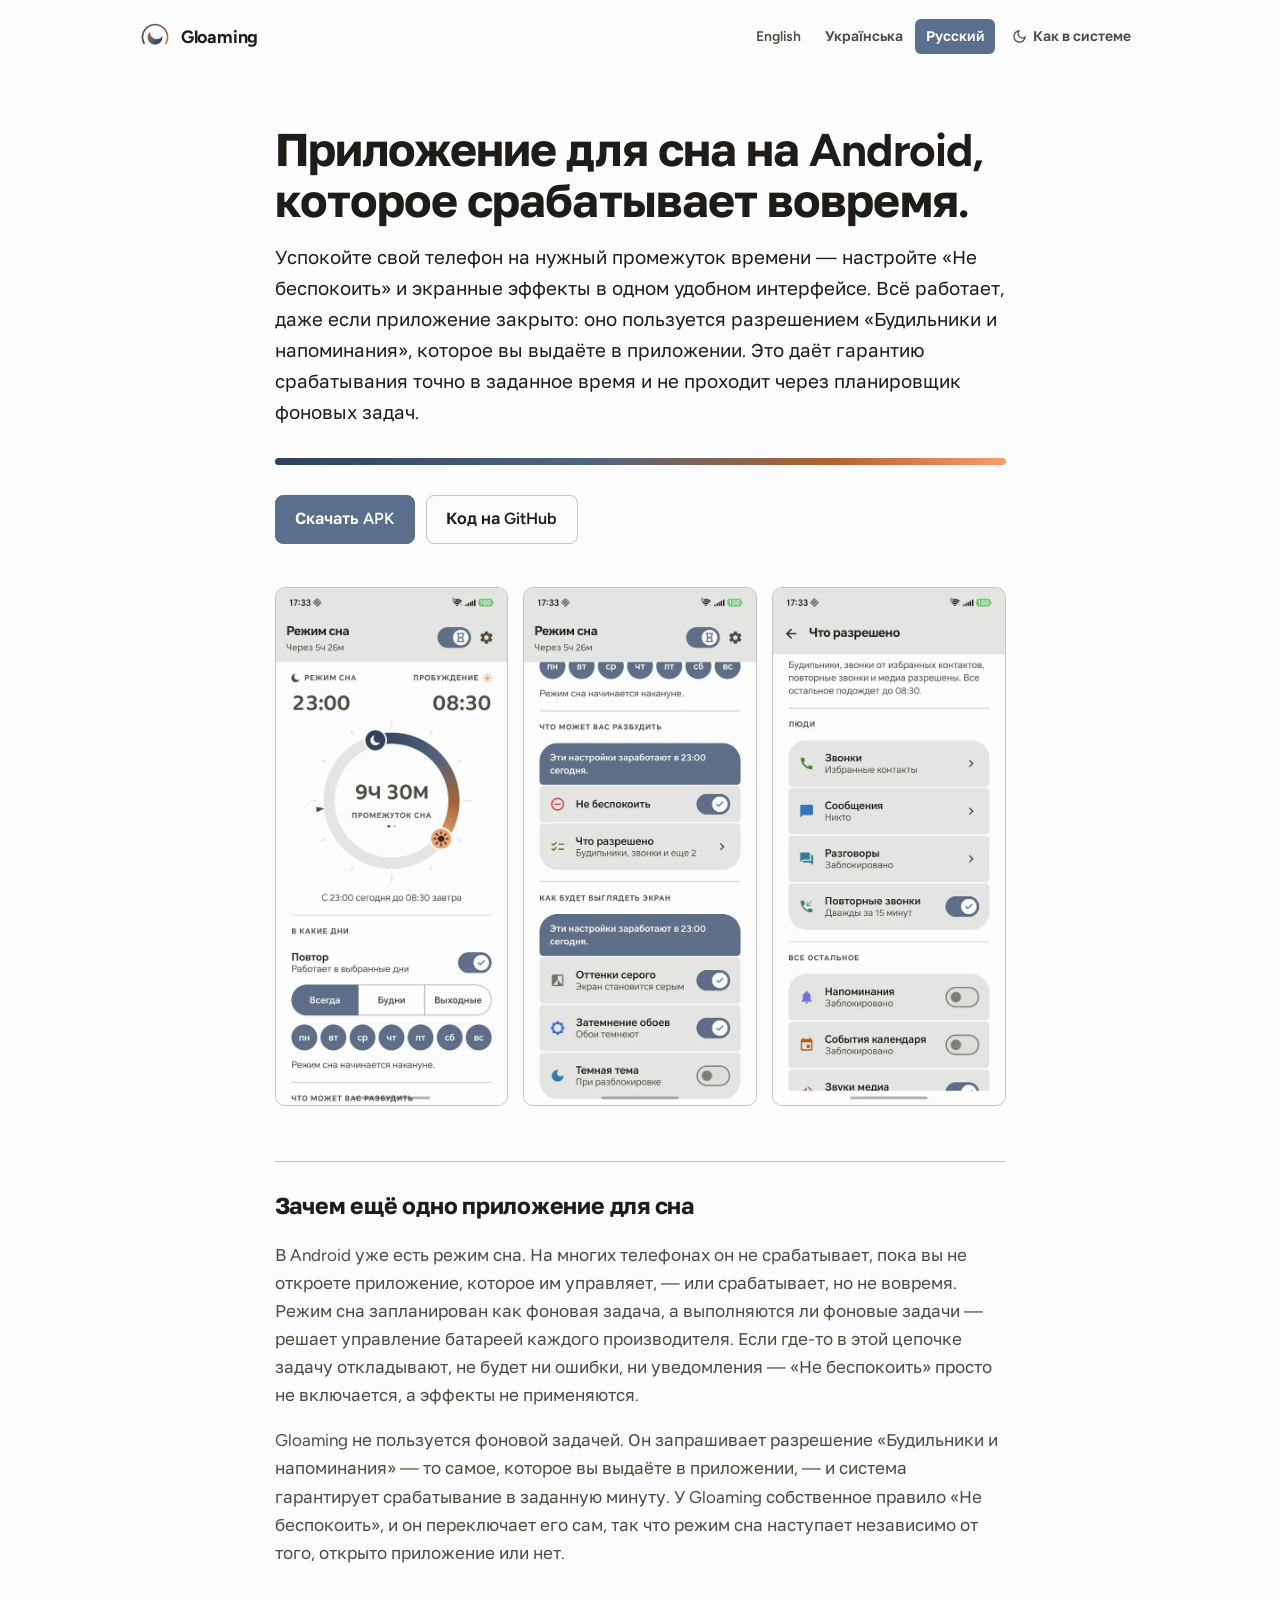
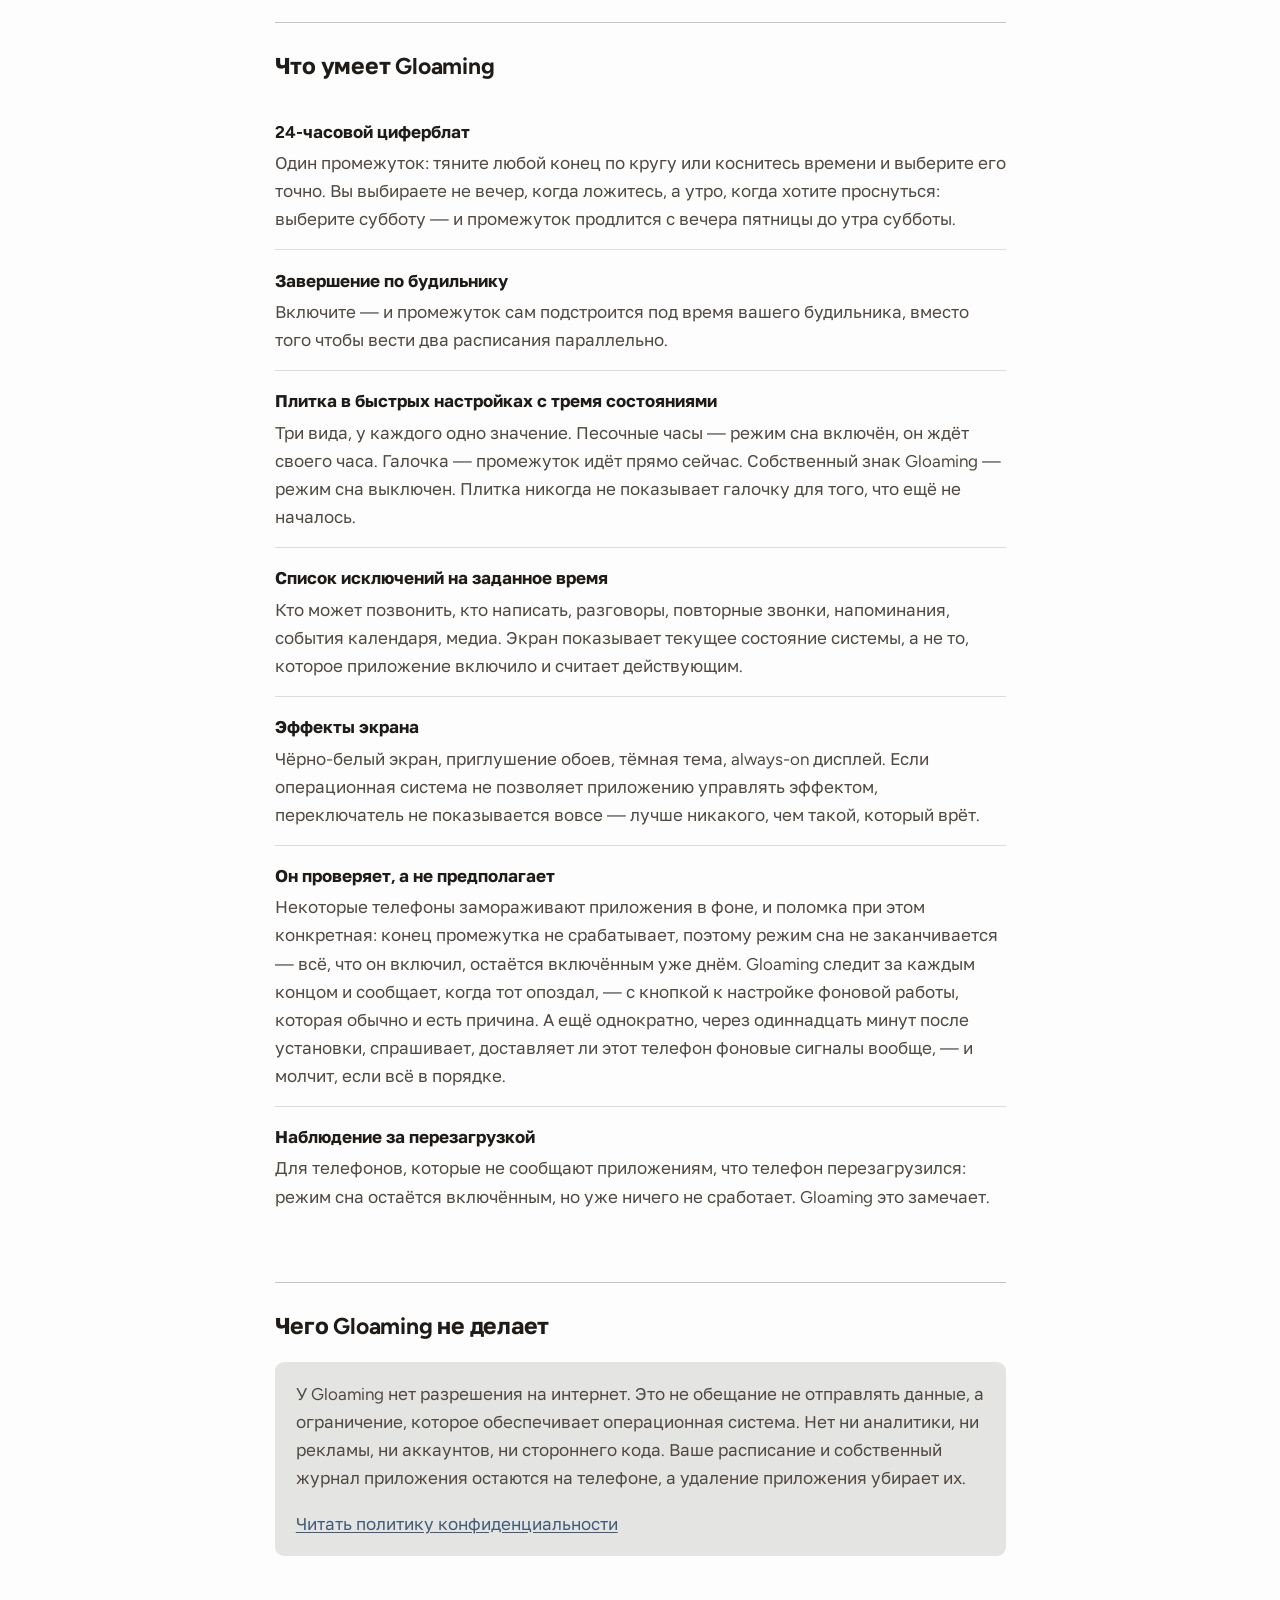
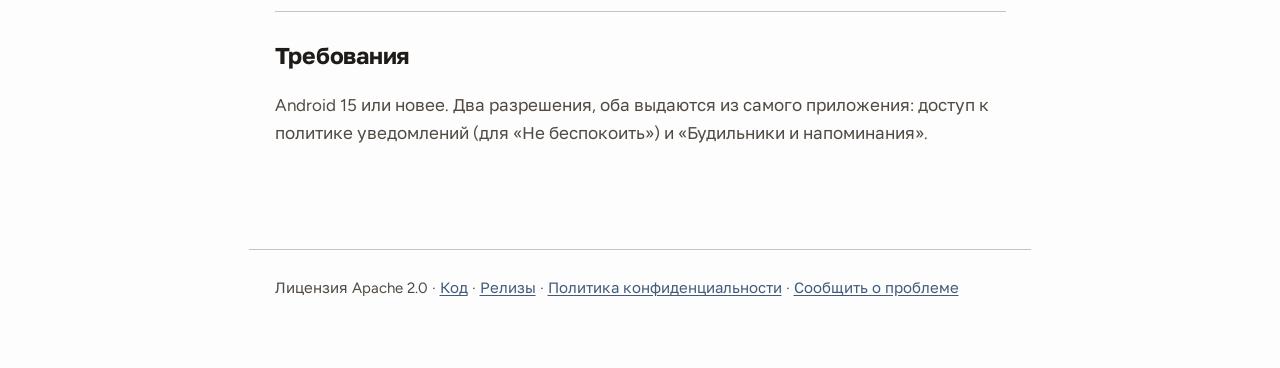
==== docs/ru/index.html @ b7828cb6 "Shoot the screenshots properly: three languages, two themes, one evening The site showed the same fi" ====
<!doctype html>
<html lang="ru">
<head>
<meta charset="utf-8">
<meta name="viewport" content="width=device-width, initial-scale=1">
<title>Gloaming · Приложение для сна на Android, которое срабатывает вовремя.</title>
<meta name="description" content="Приложение для сна на Android, которое срабатывает вовремя.">
<link rel="icon" href="../icon.png">
<link rel="preconnect" href="https://fonts.googleapis.com"><link rel="preconnect" href="https://fonts.gstatic.com" crossorigin><link rel="stylesheet" href="https://fonts.googleapis.com/css2?family=Figtree:wght@400;600;700&family=Golos+Text:wght@400;600;700&display=swap">
<link rel="stylesheet" href="../gloaming.css">
<script>(function(){try{var v=localStorage.getItem('gloaming-theme');if(v&&v!=='system')document.documentElement.setAttribute('data-theme',v);}catch(e){}})();</script>
</head>
<body>
<header class="bar">
  <a class="brand" href="index.html"><img src="../icon.png" alt="">Gloaming</a>
  <div class="bar-end">
    <nav class="langs" aria-label="Language"><a href="../index.html"><span class="lg">English</span><span class="sm">EN</span></a><a href="../uk/index.html"><span class="lg">Українська</span><span class="sm">UA</span></a><a href="../ru/index.html" aria-current="page"><span class="lg">Русский</span><span class="sm">RU</span></a></nav>
    <button class="theme" type="button"
      data-name-system="Как в системе" data-name-dawn="Светлая" data-name-dusk="Тёмная"
      data-label-system="Как в системе" data-label-dawn="Светлая" data-label-dusk="Тёмная"
      aria-label="Как в системе">
      <svg viewBox="0 0 24 24" fill="none" stroke="currentColor" stroke-width="2" aria-hidden="true">
        <path d="M21 12.8A9 9 0 1 1 11.2 3a7 7 0 0 0 9.8 9.8Z"/>
      </svg><span class="theme-name">Как в системе</span>
    </button>
  </div>
</header>
<main>
  <div class="hero">
    <h1>Приложение для сна на Android, которое срабатывает вовремя.</h1>
    <p class="lead">Успокойте свой телефон на нужный промежуток времени — настройте «Не беспокоить» и экранные эффекты в одном удобном интерфейсе. Всё работает, даже если приложение закрыто: оно пользуется разрешением «Будильники и напоминания», которое вы выдаёте в приложении. Это даёт гарантию срабатывания точно в заданное время и не проходит через планировщик фоновых задач.</p>
    <div class="sweep"></div>
    <div class="cta">
      <a class="btn" href="https://github.com/jemcik/Gloaming/releases">Скачать APK</a>
      <a class="btn ghost" href="https://github.com/jemcik/Gloaming">Код на GitHub</a>
    </div>
  </div>

  <div class="shots">
    <button class="shot light" type="button" data-full="../screenshots/ru/light/home.png" aria-label="Главный экран посреди промежутка"><img src="../screenshots/web/ru/light/home.webp" alt="Главный экран посреди промежутка" loading="lazy"></button>
    <button class="shot dark" type="button" data-full="../screenshots/ru/dark/home.png" aria-label="Главный экран посреди промежутка"><img src="../screenshots/web/ru/dark/home.webp" alt="Главный экран посреди промежутка" loading="lazy"></button>
    <button class="shot light" type="button" data-full="../screenshots/ru/light/effects.png" aria-label="Как выглядит экран во время промежутка"><img src="../screenshots/web/ru/light/effects.webp" alt="Как выглядит экран во время промежутка" loading="lazy"></button>
    <button class="shot dark" type="button" data-full="../screenshots/ru/dark/effects.png" aria-label="Как выглядит экран во время промежутка"><img src="../screenshots/web/ru/dark/effects.webp" alt="Как выглядит экран во время промежутка" loading="lazy"></button>
    <button class="shot light" type="button" data-full="../screenshots/ru/light/allowed.png" aria-label="Что разрешено прерывать"><img src="../screenshots/web/ru/light/allowed.webp" alt="Что разрешено прерывать" loading="lazy"></button>
    <button class="shot dark" type="button" data-full="../screenshots/ru/dark/allowed.png" aria-label="Что разрешено прерывать"><img src="../screenshots/web/ru/dark/allowed.webp" alt="Что разрешено прерывать" loading="lazy"></button>
  </div>

  <section>
    <h2>Зачем ещё одно приложение для сна</h2>
    <p>В Android уже есть режим сна. На многих телефонах он не срабатывает, пока вы не откроете приложение, которое им управляет, — или срабатывает, но не вовремя. Режим сна запланирован как фоновая задача, а выполняются ли фоновые задачи — решает управление батареей каждого производителя. Если где-то в этой цепочке задачу откладывают, не будет ни ошибки, ни уведомления — «Не беспокоить» просто не включается, а эффекты не применяются.</p>
    <p>Gloaming не пользуется фоновой задачей. Он запрашивает разрешение «Будильники и напоминания» — то самое, которое вы выдаёте в приложении, — и система гарантирует срабатывание в заданную минуту. У Gloaming собственное правило «Не беспокоить», и он переключает его сам, так что режим сна наступает независимо от того, открыто приложение или нет.</p>
  </section>

  <section>
    <h2>Что умеет Gloaming</h2>
    <div class="feats">
    <div class="feat"><h3>24-часовой циферблат</h3><p>Один промежуток: тяните любой конец по кругу или коснитесь времени и выберите его точно. Вы выбираете не вечер, когда ложитесь, а утро, когда хотите проснуться: выберите субботу — и промежуток продлится с вечера пятницы до утра субботы.</p></div>
    <div class="feat"><h3>Завершение по будильнику</h3><p>Включите — и промежуток сам подстроится под время вашего будильника, вместо того чтобы вести два расписания параллельно.</p></div>
    <div class="feat"><h3>Плитка в быстрых настройках с тремя состояниями</h3><p>Три вида, у каждого одно значение. Песочные часы — режим сна включён, он ждёт своего часа. Галочка — промежуток идёт прямо сейчас. Собственный знак Gloaming — режим сна выключен. Плитка никогда не показывает галочку для того, что ещё не началось.</p></div>
    <div class="feat"><h3>Список исключений на заданное время</h3><p>Кто может позвонить, кто написать, разговоры, повторные звонки, напоминания, события календаря, медиа. Экран показывает текущее состояние системы, а не то, которое приложение включило и считает действующим.</p></div>
    <div class="feat"><h3>Эффекты экрана</h3><p>Чёрно-белый экран, приглушение обоев, тёмная тема, always-on дисплей. Если операционная система не позволяет приложению управлять эффектом, переключатель не показывается вовсе — лучше никакого, чем такой, который врёт.</p></div>
    <div class="feat"><h3>Он проверяет, а не предполагает</h3><p>Некоторые телефоны замораживают приложения в фоне, и поломка при этом конкретная: конец промежутка не срабатывает, поэтому режим сна не заканчивается — всё, что он включил, остаётся включённым уже днём. Gloaming следит за каждым концом и сообщает, когда тот опоздал, — с кнопкой к настройке фоновой работы, которая обычно и есть причина. А ещё однократно, через одиннадцать минут после установки, спрашивает, доставляет ли этот телефон фоновые сигналы вообще, — и молчит, если всё в порядке.</p></div>
    <div class="feat"><h3>Наблюдение за перезагрузкой</h3><p>Для телефонов, которые не сообщают приложениям, что телефон перезагрузился: режим сна остаётся включённым, но уже ничего не сработает. Gloaming это замечает.</p></div>
    </div>
  </section>

  <section>
    <h2>Чего Gloaming не делает</h2>
    <div class="note"><p>У Gloaming нет разрешения на интернет. Это не обещание не отправлять данные, а ограничение, которое обеспечивает операционная система. Нет ни аналитики, ни рекламы, ни аккаунтов, ни стороннего кода. Ваше расписание и собственный журнал приложения остаются на телефоне, а удаление приложения убирает их.</p>
    <p><a href="privacy-policy.html">Читать политику конфиденциальности</a></p></div>
  </section>

  <section>
    <h2>Требования</h2>
    <p>Android 15 или новее. Два разрешения, оба выдаются из самого приложения: доступ к политике уведомлений (для «Не беспокоить») и «Будильники и напоминания».</p>
  </section>
</main>

<footer>
  Лицензия Apache 2.0 · <a href="https://github.com/jemcik/Gloaming">Код</a> ·
  <a href="https://github.com/jemcik/Gloaming/releases">Релизы</a> ·
  <a href="privacy-policy.html">Политика конфиденциальности</a> ·
  <a href="https://github.com/jemcik/Gloaming/issues">Сообщить о проблеме</a>
</footer>
<div class="viewer" hidden role="dialog" aria-modal="true"><img alt=""></div>
<script src="../gloaming.js"></script>
</body>
</html>
---- docs/gloaming.css ----
/* Generated by tools/build_site.py - edit there, not here. */

:root {
  /* Dawn, from Theme.kt */
  --surface: #FDFDFD;
  --raise:   #E4E5E2;
  --veil:    #DCDEDA;
  --line:    #C5C4BD;
  --outline: #ACACA5;
  --ink:     #1E1B18;
  --ink-mid: #514A43;
  --state:   #435B7A;
  --fill:    #596F8B;
  --on-fill: #FFFFFF;

  /* Arc - the dial's sweep, night to dawn */
  --night: #2F4260;
  --dusk:  #4E6480;
  --ember: #B2622D;
  --dawn:  #F6A06B;

  --body: "Figtree", "Golos Text", -apple-system, BlinkMacSystemFont, "Segoe UI", sans-serif;
  --wrap: 46rem;
}

@media (prefers-color-scheme: dark) {
  :root:not([data-theme="dawn"]) {
    --surface: #20242A;
    --raise:   #2F353D;
    --veil:    #383E46;
    --line:    #49505A;
    --outline: #61666E;
    --ink:     #EAEBED;
    --ink-mid: #C7CDD7;
    --state:   #B0C3E0;
    --fill:    #566479;
    --on-fill: #DDE9FF;
  }
}

:root[data-theme="dusk"] {
  --surface: #20242A;
  --raise:   #2F353D;
  --veil:    #383E46;
  --line:    #49505A;
  --outline: #61666E;
  --ink:     #EAEBED;
  --ink-mid: #C7CDD7;
  --state:   #B0C3E0;
  --fill:    #566479;
  --on-fill: #DDE9FF;
}

* { box-sizing: border-box; }

/* The base size goes on the ROOT, not on body. Every other size here is in rem,
   and rem resolves against the root - so with 17px on body and 16px still on
   html, `h3 { font-size: 1rem }` meant "the same as body" and rendered 16px
   against body's 17px: a feature title SMALLER than its own paragraph. */
html { scroll-behavior: smooth; font-size: 17px; }
@media (prefers-reduced-motion: reduce) {
  html { scroll-behavior: auto; }
  * { animation: none !important; transition: none !important; }
}

body {
  margin: 0;
  background: var(--surface);
  color: var(--ink);
  font-family: var(--body);
  line-height: 1.65;
  -webkit-font-smoothing: antialiased;
}

/* ── chrome ── */

.bar {
  display: flex; align-items: center; gap: 1rem;
  max-width: 62rem; margin: 0 auto; padding: 1.1rem 1.5rem;
}
.brand {
  display: flex; align-items: center; gap: .6rem;
  font-weight: 700; font-size: 1.05rem; letter-spacing: -.01em;
  color: var(--ink); text-decoration: none;
}
.brand img { width: 32px; height: 32px; }
.bar-end { margin-left: auto; display: flex; align-items: center; gap: .4rem; }

.langs { display: flex; gap: .15rem; }
.langs a, .theme {
  font: inherit; font-size: .82rem; font-weight: 600;
  color: var(--ink-mid); background: none; border: 1px solid transparent;
  border-radius: 6px; padding: .3rem .55rem; text-decoration: none; cursor: pointer;
}
.langs a:hover, .theme:hover { color: var(--ink); border-color: var(--line); }
.langs a[aria-current="page"] { color: var(--on-fill); background: var(--fill); }
.langs a:focus-visible, .theme:focus-visible {
  outline: 2px solid var(--state); outline-offset: 2px;
}
.theme { display: inline-flex; align-items: center; gap: .35rem; }
.theme svg { width: 15px; height: 15px; }

/* The switcher says the language's OWN NAME where there is room, and falls back
   to a code where there is not - measured at 375px, where "English Українська
   Русский" clipped and pushed the theme button off the screen entirely. The
   theme button loses its word at the same breakpoint for the same reason:
   «Як у системі» is wider than all three languages together. */
.sm { display: none; }
@media (max-width: 34rem) {
  .lg { display: none; }
  .sm { display: inline; }
  .theme .theme-name { display: none; }
}

/* ── layout ── */

main { max-width: var(--wrap); margin: 0 auto; padding: 1.5rem 1.5rem 5rem; }
section { margin-top: 3.25rem; }

h1 {
  font-size: clamp(2rem, 6vw, 2.7rem); font-weight: 700;
  line-height: 1.12; letter-spacing: -.02em; margin: 0;
  text-wrap: balance;
}
h2 {
  font-size: 1.35rem; font-weight: 700; letter-spacing: -.01em;
  margin: 0 0 .9rem; padding-top: 1.5rem; border-top: 1px solid var(--line);
  text-wrap: balance;
}
h3 { font-size: 1rem; font-weight: 700; margin: 0 0 .2rem; }
p { margin: 0 0 1rem; color: var(--ink-mid); }
.lead { font-size: 1.1rem; color: var(--ink); margin-top: 1rem; }
strong { color: var(--ink); font-weight: 600; }
a { color: var(--state); text-underline-offset: 2px; }

/* ── hero ── */

.hero { padding-top: 1.5rem; }
.sweep {
  height: 7px; border-radius: 4px; margin: 1.75rem 0 0;
  background: linear-gradient(90deg, var(--night) 0%, var(--dusk) 42%,
                                     var(--ember) 76%, var(--dawn) 100%);
}
.cta { display: flex; flex-wrap: wrap; gap: .65rem; margin-top: 1.75rem; }
.btn {
  display: inline-block; text-decoration: none; font-weight: 600; font-size: .95rem;
  padding: .6rem 1.15rem; border-radius: 8px;
  background: var(--fill); color: var(--on-fill); border: 1px solid var(--fill);
}
.btn.ghost { background: none; color: var(--ink); border-color: var(--line); }
.btn:focus-visible { outline: 2px solid var(--state); outline-offset: 2px; }

/* ── screenshots ── */

.shots {
  display: grid; grid-template-columns: repeat(3, 1fr); gap: .9rem;
  margin-top: 2.5rem;
}
.shot {
  padding: 0; border: 1px solid var(--line); border-radius: 10px;
  background: none; cursor: zoom-in; overflow: hidden; display: block;
}
.shot img { width: 100%; display: block; }
.shot:focus-visible { outline: 2px solid var(--state); outline-offset: 2px; }

/* One theme's shots at a time, on the same three-state rule as the colours:
   bare :root is light, the media query covers "system", the stamp wins. */
.shot.dark { display: none; }
@media (prefers-color-scheme: dark) {
  :root:not([data-theme="dawn"]) .shot.light { display: none; }
  :root:not([data-theme="dawn"]) .shot.dark { display: block; }
}
:root[data-theme="dusk"] .shot.light { display: none; }
:root[data-theme="dusk"] .shot.dark { display: block; }
:root[data-theme="dawn"] .shot.light { display: block; }
:root[data-theme="dawn"] .shot.dark { display: none; }

@media (max-width: 34rem) { .shots { grid-template-columns: repeat(2, 1fr); } }

/* ── the viewer ── */

.viewer {
  position: fixed; inset: 0; z-index: 50;
  background: rgba(0, 0, 0, .82);
  display: flex; align-items: center; justify-content: center;
  padding: 2rem 1rem; cursor: zoom-out;
}
.viewer img {
  max-width: min(92vw, 420px); max-height: 92vh;
  border-radius: 12px; box-shadow: 0 24px 60px rgba(0, 0, 0, .5);
}
.viewer[hidden] { display: none; }

/* ── feature list ── */

.feats { display: flex; flex-direction: column; gap: 0; }
.feat { padding: .95rem 0; border-bottom: 1px solid var(--veil); }
.feat:last-child { border-bottom: 0; }
.feat p { margin: 0; }

/* ── notes ── */

.note {
  background: var(--raise); border-radius: 9px; padding: 1.1rem 1.25rem;
}
.note p:last-child { margin-bottom: 0; }

ul { padding-left: 1.15rem; margin: 0 0 1rem; }
li { color: var(--ink-mid); margin-bottom: .5rem; }

code {
  font-family: ui-monospace, "SF Mono", Menlo, monospace;
  font-size: .86em; background: var(--raise); color: var(--ink);
  padding: .1em .35em; border-radius: 3px;
}

footer {
  max-width: var(--wrap); margin: 0 auto;
  padding: 1.5rem 1.5rem 4rem; border-top: 1px solid var(--line);
  font-size: .88rem; color: var(--ink-mid);
}
footer a { color: var(--state); }
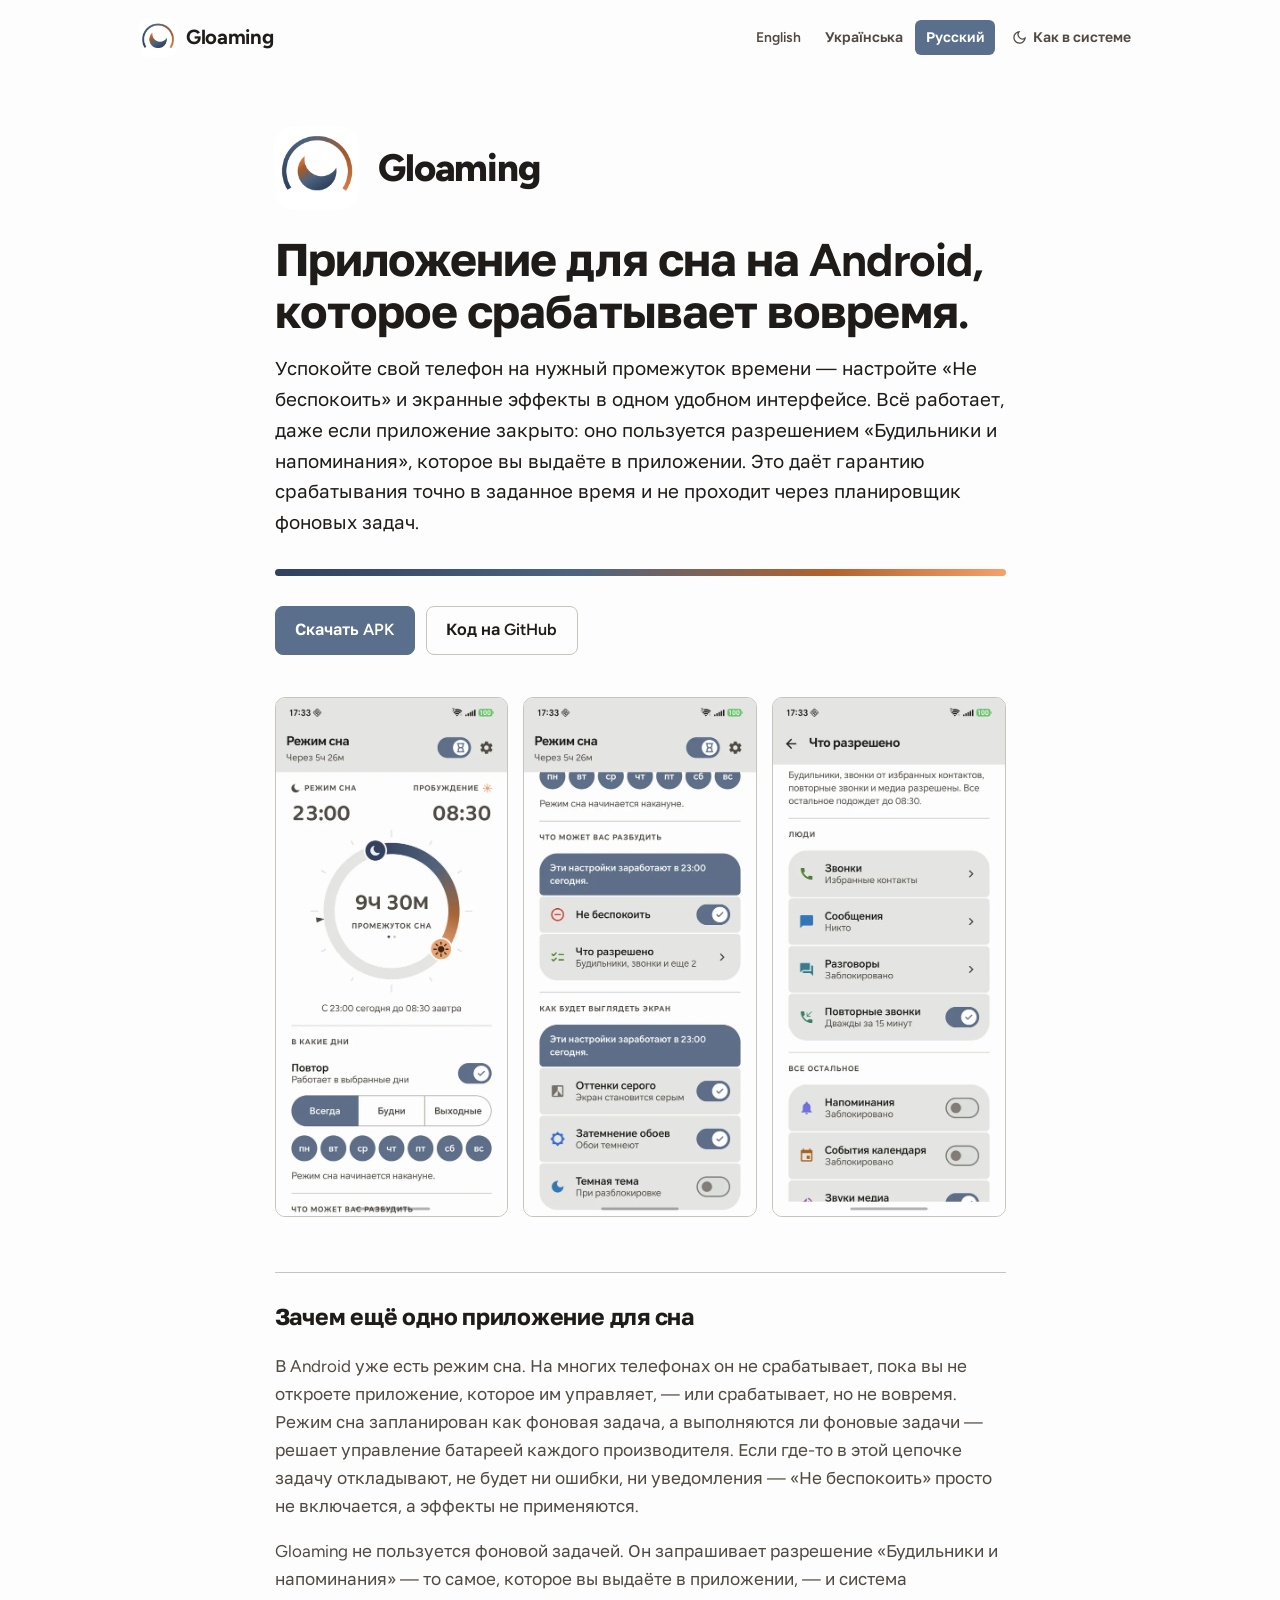
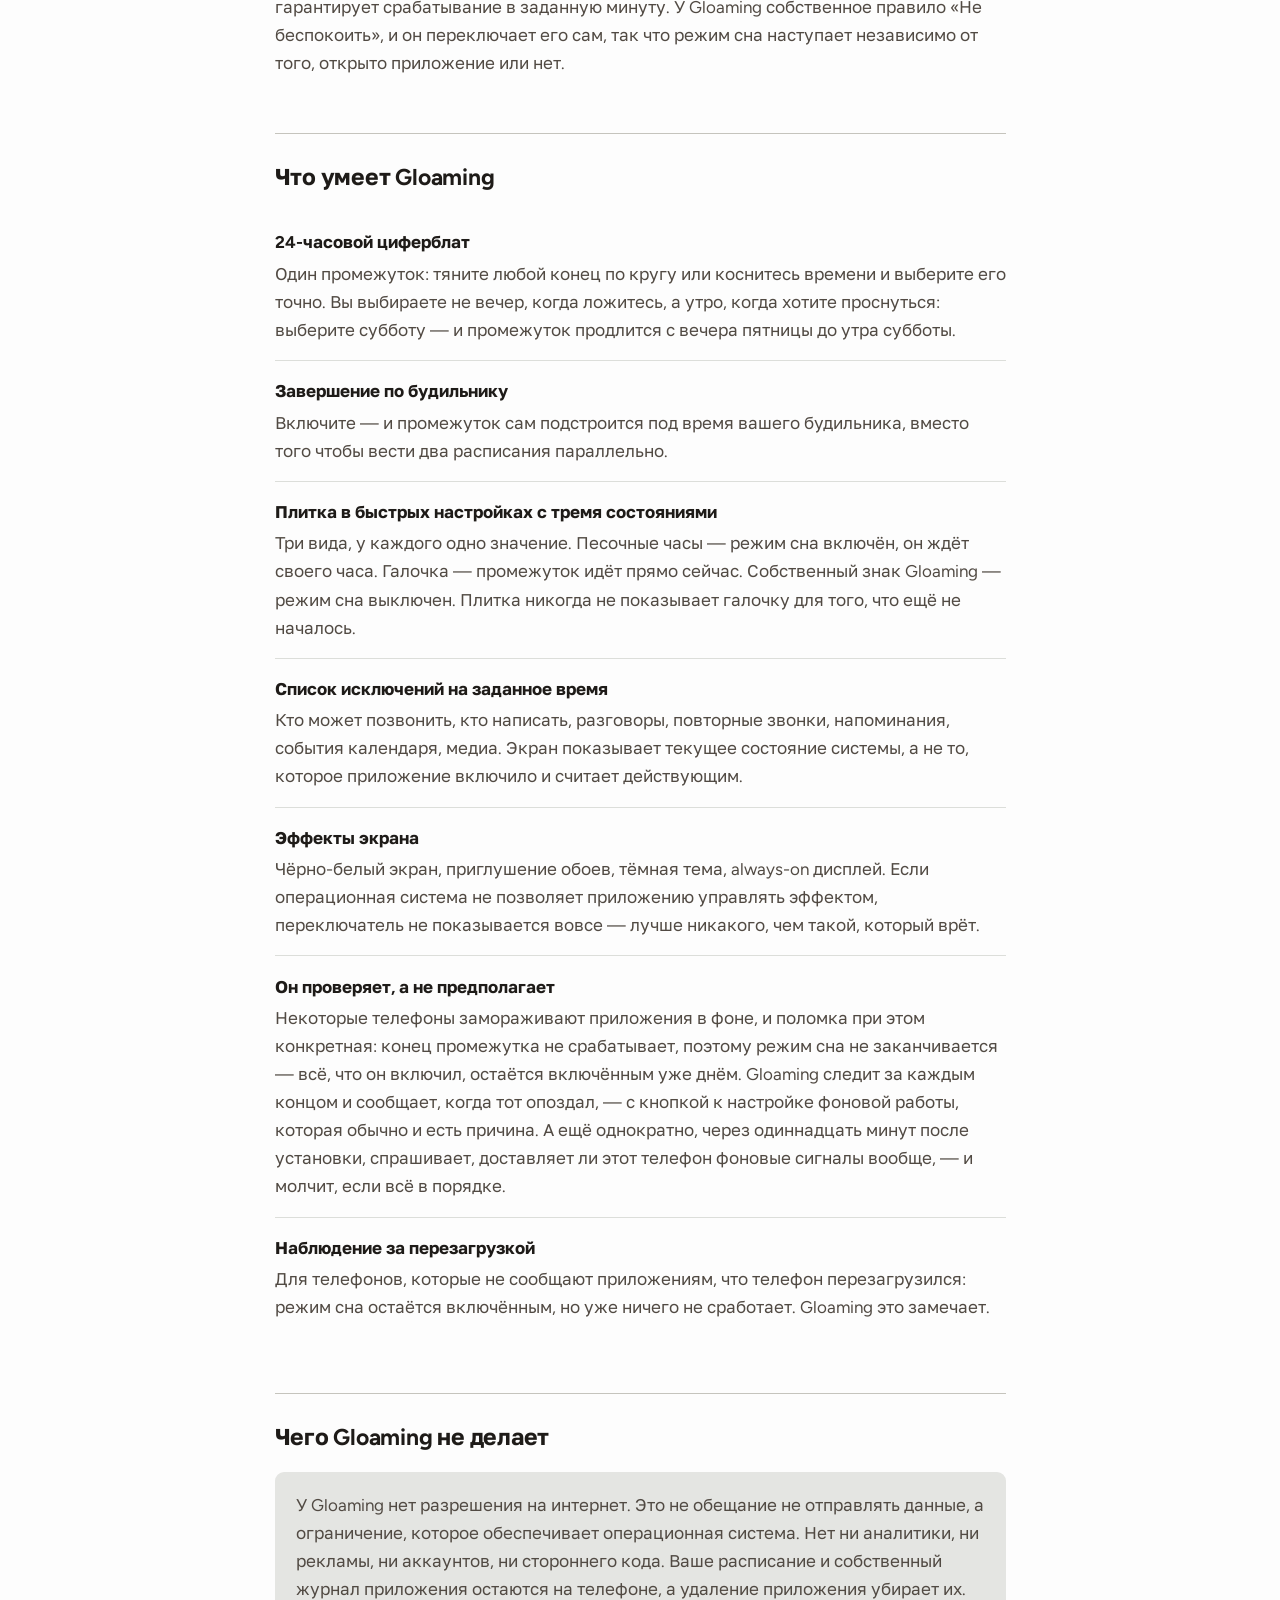
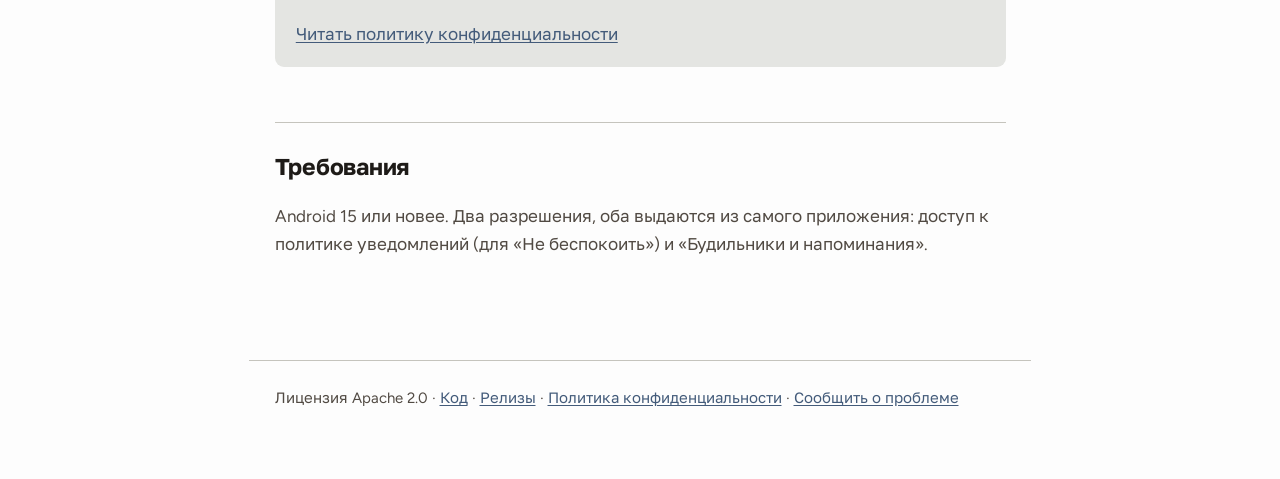
==== commit b843250f: "Say the app's name, and make the screenshots a gallery rather than one picture Two things the site w" ====
--- a/docs/ru/index.html
+++ b/docs/ru/index.html
@@ -27,6 +27,8 @@
 </header>
 <main>
   <div class="hero">
+    <div class="lockup"><img src="../icon.png" alt="" width="84" height="84"><span
+      class="wordmark">Gloaming</span></div>
     <h1>Приложение для сна на Android, которое срабатывает вовремя.</h1>
     <p class="lead">Успокойте свой телефон на нужный промежуток времени — настройте «Не беспокоить» и экранные эффекты в одном удобном интерфейсе. Всё работает, даже если приложение закрыто: оно пользуется разрешением «Будильники и напоминания», которое вы выдаёте в приложении. Это даёт гарантию срабатывания точно в заданное время и не проходит через планировщик фоновых задач.</p>
     <div class="sweep"></div>
@@ -82,7 +84,12 @@
   <a href="privacy-policy.html">Политика конфиденциальности</a> ·
   <a href="https://github.com/jemcik/Gloaming/issues">Сообщить о проблеме</a>
 </footer>
-<div class="viewer" hidden role="dialog" aria-modal="true"><img alt=""></div>
+<div class="viewer" hidden tabindex="-1" role="dialog" aria-modal="true" aria-label="Снимки экрана">
+  <button class="vnav prev" type="button" aria-label="Предыдущий снимок"><svg viewBox="0 0 24 24" fill="none" stroke="currentColor" stroke-width="2.2" stroke-linecap="round" stroke-linejoin="round" aria-hidden="true"><path d="m15 5-7 7 7 7"/></svg></button>
+  <img alt="">
+  <button class="vnav next" type="button" aria-label="Следующий снимок"><svg viewBox="0 0 24 24" fill="none" stroke="currentColor" stroke-width="2.2" stroke-linecap="round" stroke-linejoin="round" aria-hidden="true"><path d="m9 5 7 7-7 7"/></svg></button>
+  <p class="vcount" aria-live="polite"></p>
+</div>
 <script src="../gloaming.js"></script>
 </body>
 </html>
--- a/docs/gloaming.css
+++ b/docs/gloaming.css
@@ -79,11 +79,11 @@
   max-width: 62rem; margin: 0 auto; padding: 1.1rem 1.5rem;
 }
 .brand {
-  display: flex; align-items: center; gap: .6rem;
-  font-weight: 700; font-size: 1.05rem; letter-spacing: -.01em;
+  display: flex; align-items: center; gap: .55rem;
+  font-weight: 700; font-size: 1.2rem; letter-spacing: -.015em;
   color: var(--ink); text-decoration: none;
 }
-.brand img { width: 32px; height: 32px; }
+.brand img { width: 38px; height: 38px; }
 .bar-end { margin-left: auto; display: flex; align-items: center; gap: .4rem; }
 
 .langs { display: flex; gap: .15rem; }
@@ -136,6 +136,28 @@
 /* ── hero ── */
 
 .hero { padding-top: 1.5rem; }
+
+/* THE NAME HAD NOWHERE TO BE. It appeared once, at 1.05rem in the top bar
+   next to the language switcher - which is chrome, and reads as chrome - so
+   the page introduced itself with a tagline and never said out loud what the
+   thing is called. The lockup is the mark at a size the crescent is actually
+   visible at, with the word beside it, placed AHEAD of the sentence rather
+   than competing with it: the h1 is still the tagline and still the largest
+   thing on the page. */
+.lockup {
+  display: flex; align-items: center; gap: clamp(.8rem, 2.4vw, 1.15rem);
+  margin-bottom: 1.4rem;
+}
+/* icon.png is masked already - alpha 0 in the corners - so no border-radius
+   here, which would round the rounding. */
+.lockup img {
+  width: clamp(62px, 11vw, 84px); height: clamp(62px, 11vw, 84px);
+  display: block; flex: none;
+}
+.wordmark {
+  font-size: clamp(1.75rem, 5vw, 2.25rem); font-weight: 800;
+  letter-spacing: -.03em; line-height: 1; color: var(--ink);
+}
 .sweep {
   height: 7px; border-radius: 4px; margin: 1.75rem 0 0;
   background: linear-gradient(90deg, var(--night) 0%, var(--dusk) 42%,
@@ -189,7 +211,44 @@
   max-width: min(92vw, 420px); max-height: 92vh;
   border-radius: 12px; box-shadow: 0 24px 60px rgba(0, 0, 0, .5);
 }
+/* FIT-TO-HEIGHT STOPS BEING AN ENLARGEMENT ON A SHORT WINDOW. These are phone
+   screenshots at 1:2.24, and the thumbnail is ~233px wide on any viewport past
+   --wrap - so 92vh only beats it above ~570px of window, and at 460px, which is
+   what a docked browser pane gives you, clicking to enlarge made the picture
+   SMALLER than the one clicked. Measured, not reasoned about. Below the point
+   where fitting the height still buys a third again, size by WIDTH and let the
+   overlay scroll; flex-start rather than centre, or the overflowing top is
+   unreachable. */
+@media (max-height: 780px) {
+  .viewer { align-items: flex-start; overflow: auto; }
+  .viewer img { max-height: none; }
+}
 .viewer[hidden] { display: none; }
+
+/* The arrows are position:FIXED, not absolute. The overlay scrolls on a short
+   window - see the media query above - and absolute children scroll away with
+   the picture, which puts the controls somewhere off-screen exactly when the
+   picture is too big to see at once. Fixed inside a fixed parent anchors to the
+   viewport, so they hold still. Nothing here may carry a transform or that
+   stops being true. */
+.vnav {
+  position: fixed; top: 50%; transform: translateY(-50%); z-index: 2;
+  width: 46px; height: 46px; border-radius: 50%; padding: 0;
+  display: grid; place-items: center; cursor: pointer;
+  background: rgba(255, 255, 255, .13); color: #fff;
+  border: 1px solid rgba(255, 255, 255, .26);
+}
+.vnav svg { width: 22px; height: 22px; }
+.vnav:hover { background: rgba(255, 255, 255, .24); }
+.vnav:focus-visible { outline: 2px solid #fff; outline-offset: 3px; }
+.vnav.prev { left: clamp(.5rem, 4vw, 2.5rem); }
+.vnav.next { right: clamp(.5rem, 4vw, 2.5rem); }
+.viewer.solo .vnav, .viewer.solo .vcount { display: none; }
+.vcount {
+  position: fixed; left: 0; right: 0; bottom: 1.1rem; margin: 0; z-index: 2;
+  text-align: center; color: rgba(255, 255, 255, .74);
+  font-size: .82rem; font-weight: 600; font-variant-numeric: tabular-nums;
+}
 
 /* ── feature list ── */
 
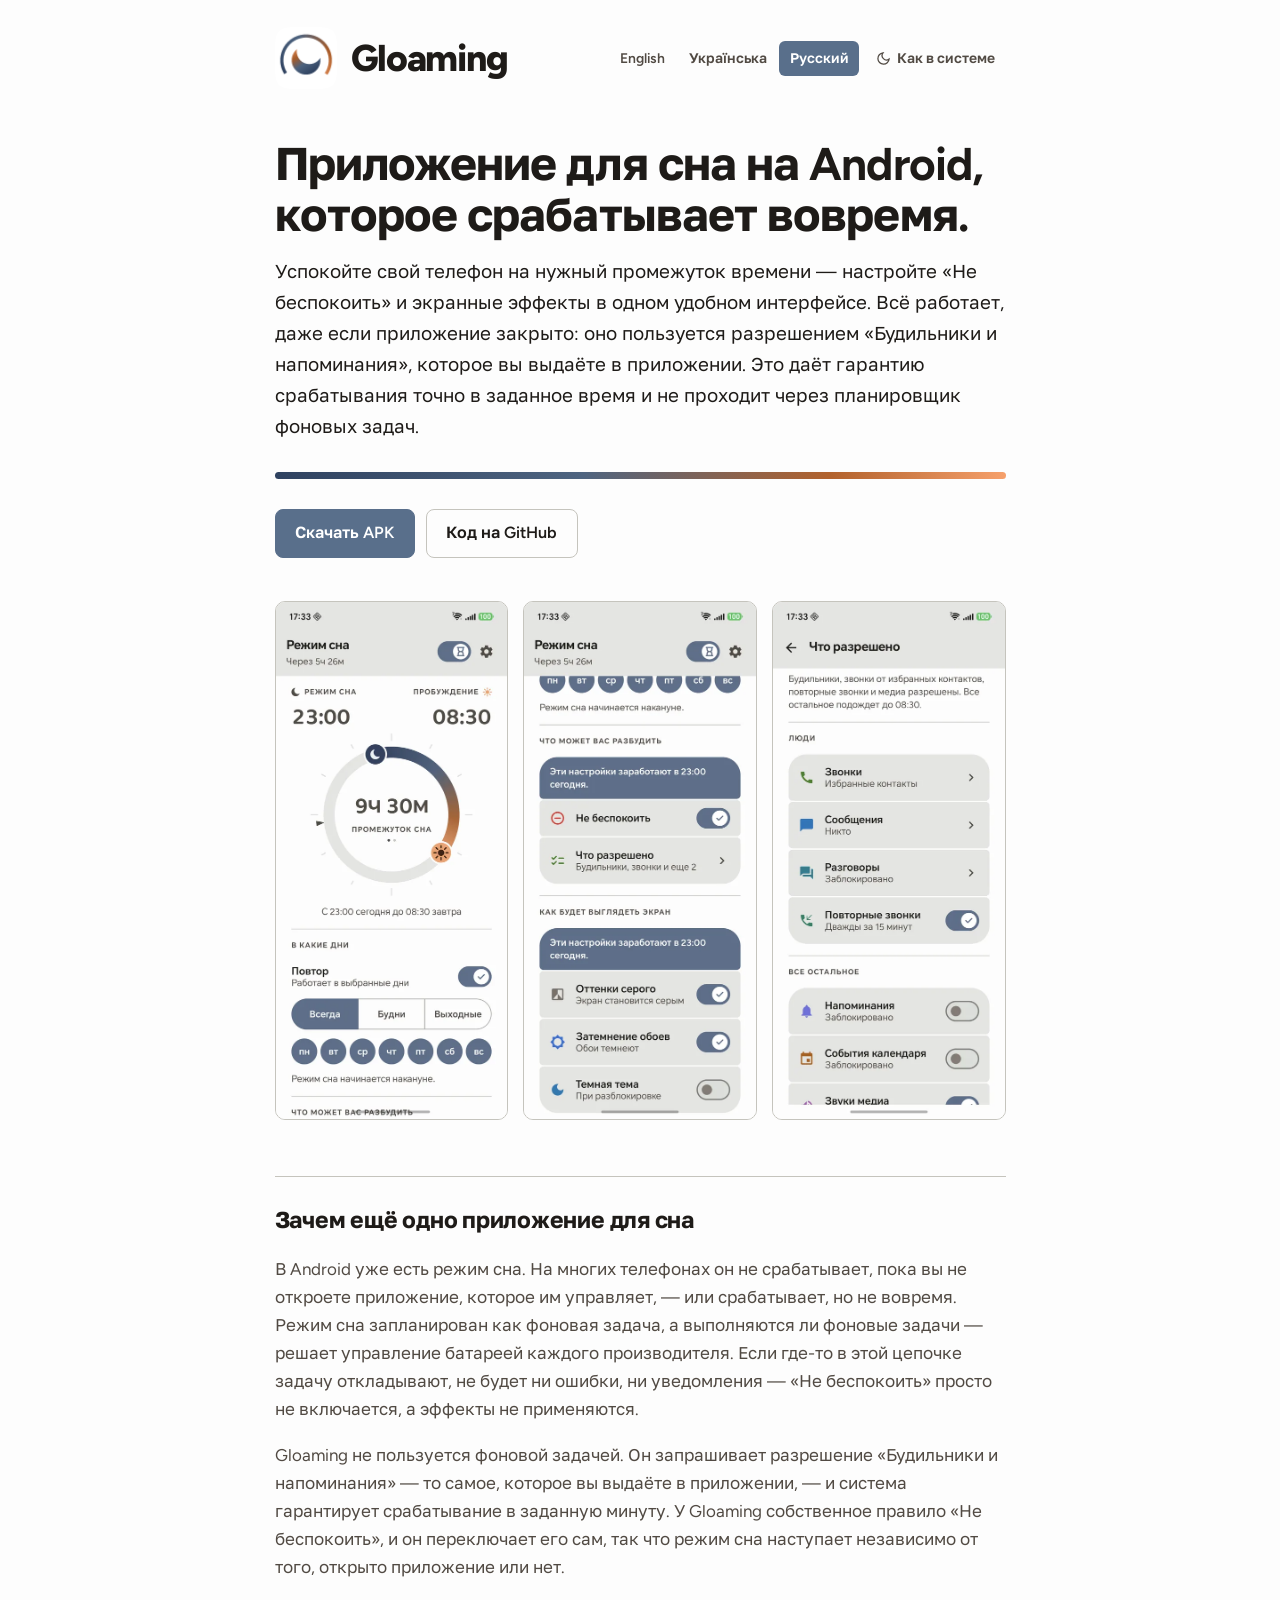
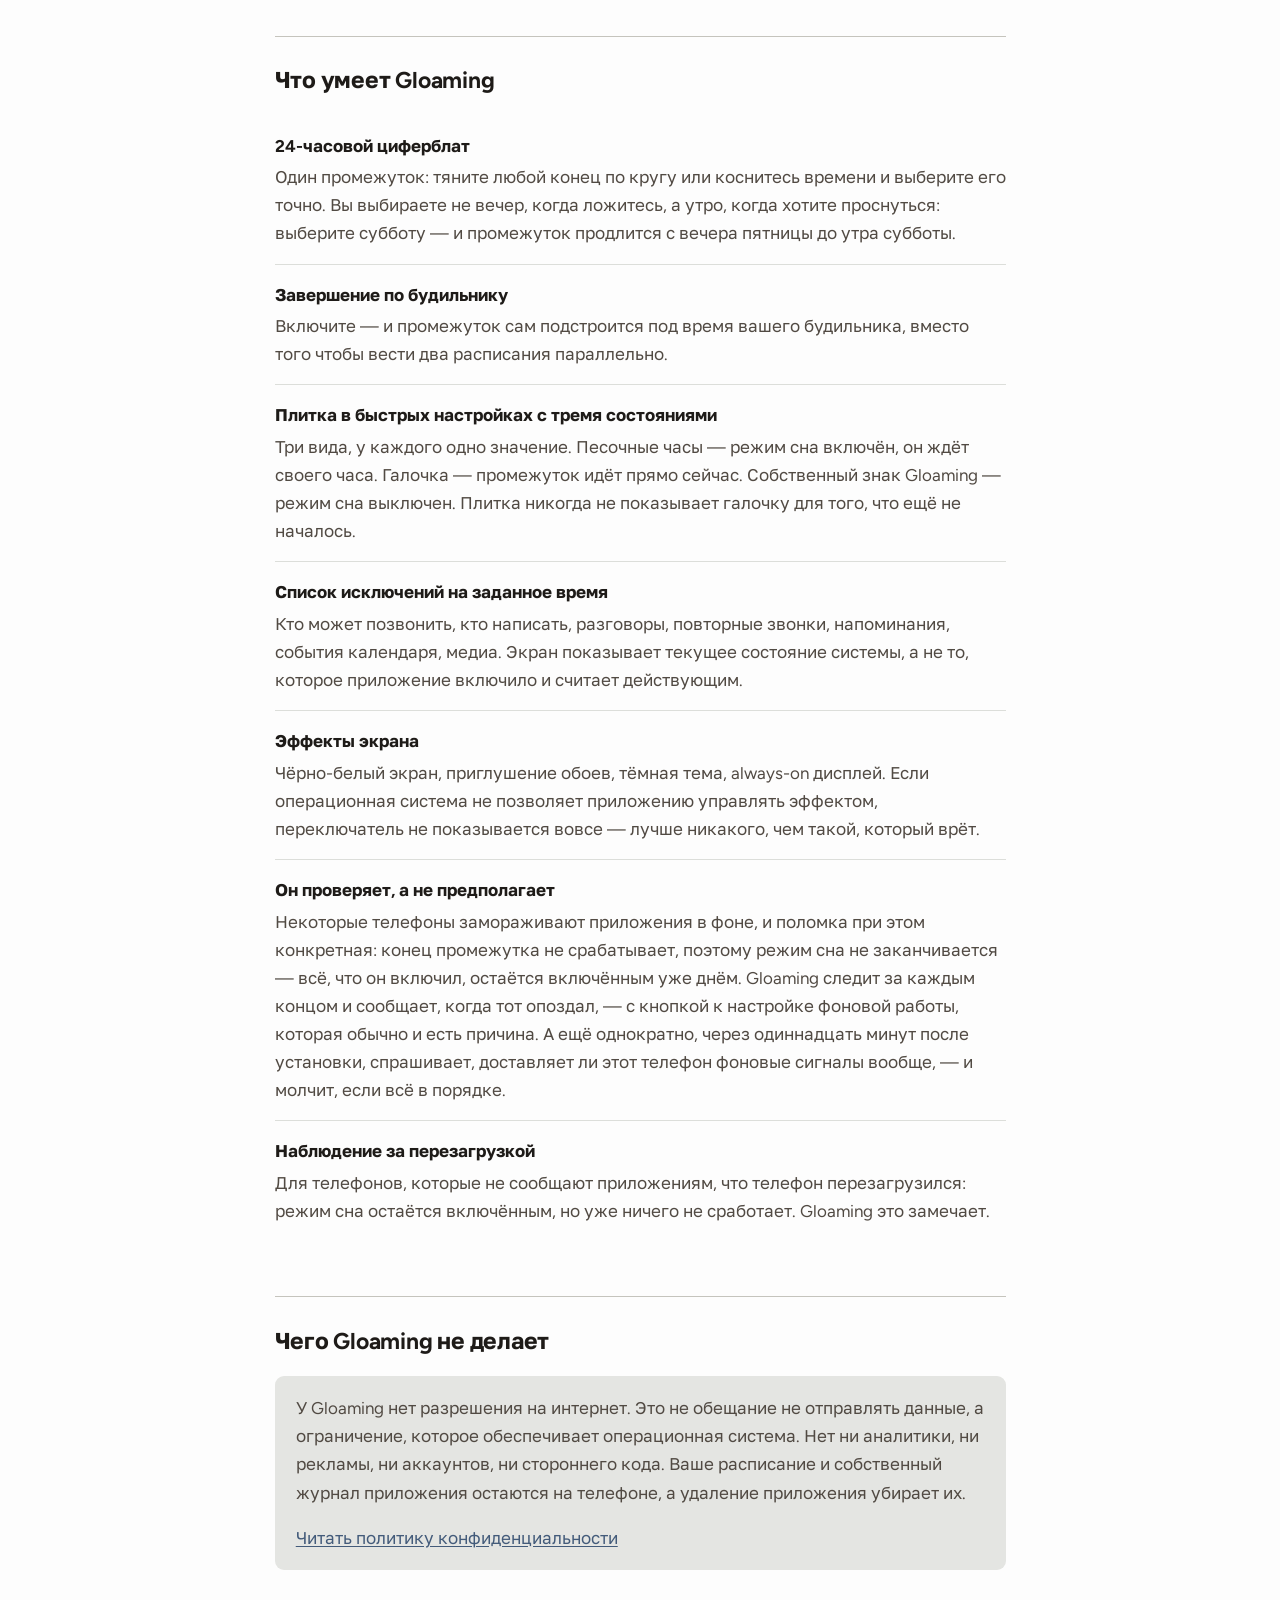
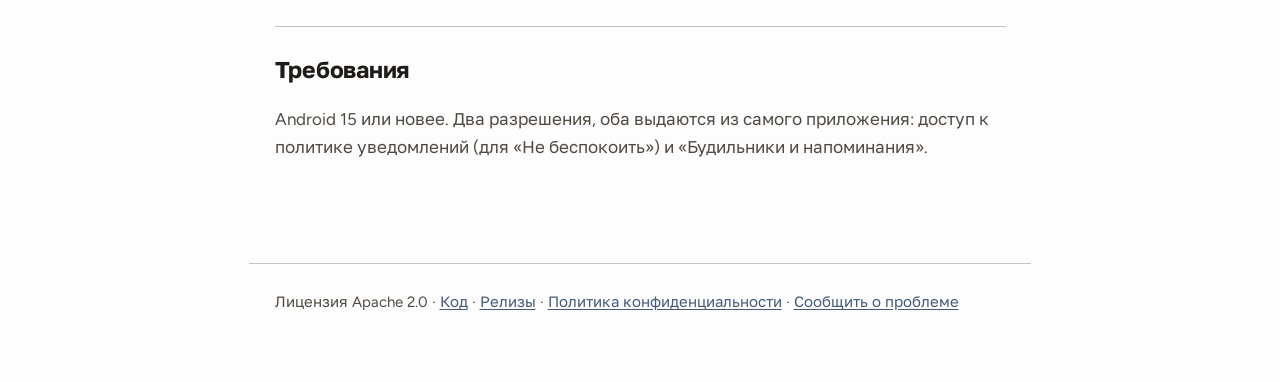
==== commit 7a55e34c: "Put the name in the masthead, on the text column's own edges The lockup and the bar said the same th" ====
--- a/docs/ru/index.html
+++ b/docs/ru/index.html
@@ -12,7 +12,7 @@
 </head>
 <body>
 <header class="bar">
-  <a class="brand" href="index.html"><img src="../icon.png" alt="">Gloaming</a>
+  <a class="brand" href="index.html"><img src="../icon.png" alt="" width="62" height="62">Gloaming</a>
   <div class="bar-end">
     <nav class="langs" aria-label="Language"><a href="../index.html"><span class="lg">English</span><span class="sm">EN</span></a><a href="../uk/index.html"><span class="lg">Українська</span><span class="sm">UA</span></a><a href="../ru/index.html" aria-current="page"><span class="lg">Русский</span><span class="sm">RU</span></a></nav>
     <button class="theme" type="button"
@@ -27,8 +27,6 @@
 </header>
 <main>
   <div class="hero">
-    <div class="lockup"><img src="../icon.png" alt="" width="84" height="84"><span
-      class="wordmark">Gloaming</span></div>
     <h1>Приложение для сна на Android, которое срабатывает вовремя.</h1>
     <p class="lead">Успокойте свой телефон на нужный промежуток времени — настройте «Не беспокоить» и экранные эффекты в одном удобном интерфейсе. Всё работает, даже если приложение закрыто: оно пользуется разрешением «Будильники и напоминания», которое вы выдаёте в приложении. Это даёт гарантию срабатывания точно в заданное время и не проходит через планировщик фоновых задач.</p>
     <div class="sweep"></div>
--- a/docs/gloaming.css
+++ b/docs/gloaming.css
@@ -74,16 +74,36 @@
 
 /* ── chrome ── */
 
+/* THE BAR SHARES THE CONTENT COLUMN'S EDGES. It was 62rem against main's 46rem,
+   so the language switcher sat a clear 8rem to the right of the text it was
+   meant to line up with, and the mark the same distance to the left. One width
+   for both, and the masthead reads as the top of the page rather than as a
+   separate strip laid over it. */
 .bar {
-  display: flex; align-items: center; gap: 1rem;
-  max-width: 62rem; margin: 0 auto; padding: 1.1rem 1.5rem;
-}
+  display: flex; align-items: center; gap: 1rem; flex-wrap: wrap; row-gap: .9rem;
+  max-width: var(--wrap); margin: 0 auto; padding: 1.6rem 1.5rem .35rem;
+}
+/* The brand IS the lockup now - the app's mark at a size the crescent is
+   visible in, and the name at headline weight. It used to be 38px and 1.2rem
+   sitting next to a 2.7rem tagline, which is how the page came to introduce
+   itself in the smallest type on the screen. */
 .brand {
-  display: flex; align-items: center; gap: .55rem;
-  font-weight: 700; font-size: 1.2rem; letter-spacing: -.015em;
+  display: flex; align-items: center; gap: clamp(.55rem, 2vw, .85rem);
+  font-weight: 800; font-size: clamp(1.25rem, 4.4vw, 2.2rem);
+  letter-spacing: -.03em; line-height: 1;
   color: var(--ink); text-decoration: none;
 }
-.brand img { width: 38px; height: 38px; }
+.brand img {
+  width: clamp(38px, 9vw, 62px); height: clamp(38px, 9vw, 62px); flex: none;
+}
+/* The masthead now has TWO things competing for one row, and on a 360px phone -
+   which is as common a width as any - the mark, the name, three language
+   buttons and the theme button do not all fit. Measured at 375px: they fit with
+   the 16px gap and NOTHING to spare, so the next narrower phone is over the
+   edge. `.brand` cannot shrink below its icon plus the word "Gloaming", so with
+   wrap on, the switcher drops to a line of its own and stays right-aligned
+   rather than the two being squashed into each other. Costs nothing at any
+   width where they do fit. */
 .bar-end { margin-left: auto; display: flex; align-items: center; gap: .4rem; }
 
 .langs { display: flex; gap: .15rem; }
@@ -135,29 +155,7 @@
 
 /* ── hero ── */
 
-.hero { padding-top: 1.5rem; }
-
-/* THE NAME HAD NOWHERE TO BE. It appeared once, at 1.05rem in the top bar
-   next to the language switcher - which is chrome, and reads as chrome - so
-   the page introduced itself with a tagline and never said out loud what the
-   thing is called. The lockup is the mark at a size the crescent is actually
-   visible at, with the word beside it, placed AHEAD of the sentence rather
-   than competing with it: the h1 is still the tagline and still the largest
-   thing on the page. */
-.lockup {
-  display: flex; align-items: center; gap: clamp(.8rem, 2.4vw, 1.15rem);
-  margin-bottom: 1.4rem;
-}
-/* icon.png is masked already - alpha 0 in the corners - so no border-radius
-   here, which would round the rounding. */
-.lockup img {
-  width: clamp(62px, 11vw, 84px); height: clamp(62px, 11vw, 84px);
-  display: block; flex: none;
-}
-.wordmark {
-  font-size: clamp(1.75rem, 5vw, 2.25rem); font-weight: 800;
-  letter-spacing: -.03em; line-height: 1; color: var(--ink);
-}
+.hero { padding-top: 1rem; }
 .sweep {
   height: 7px; border-radius: 4px; margin: 1.75rem 0 0;
   background: linear-gradient(90deg, var(--night) 0%, var(--dusk) 42%,
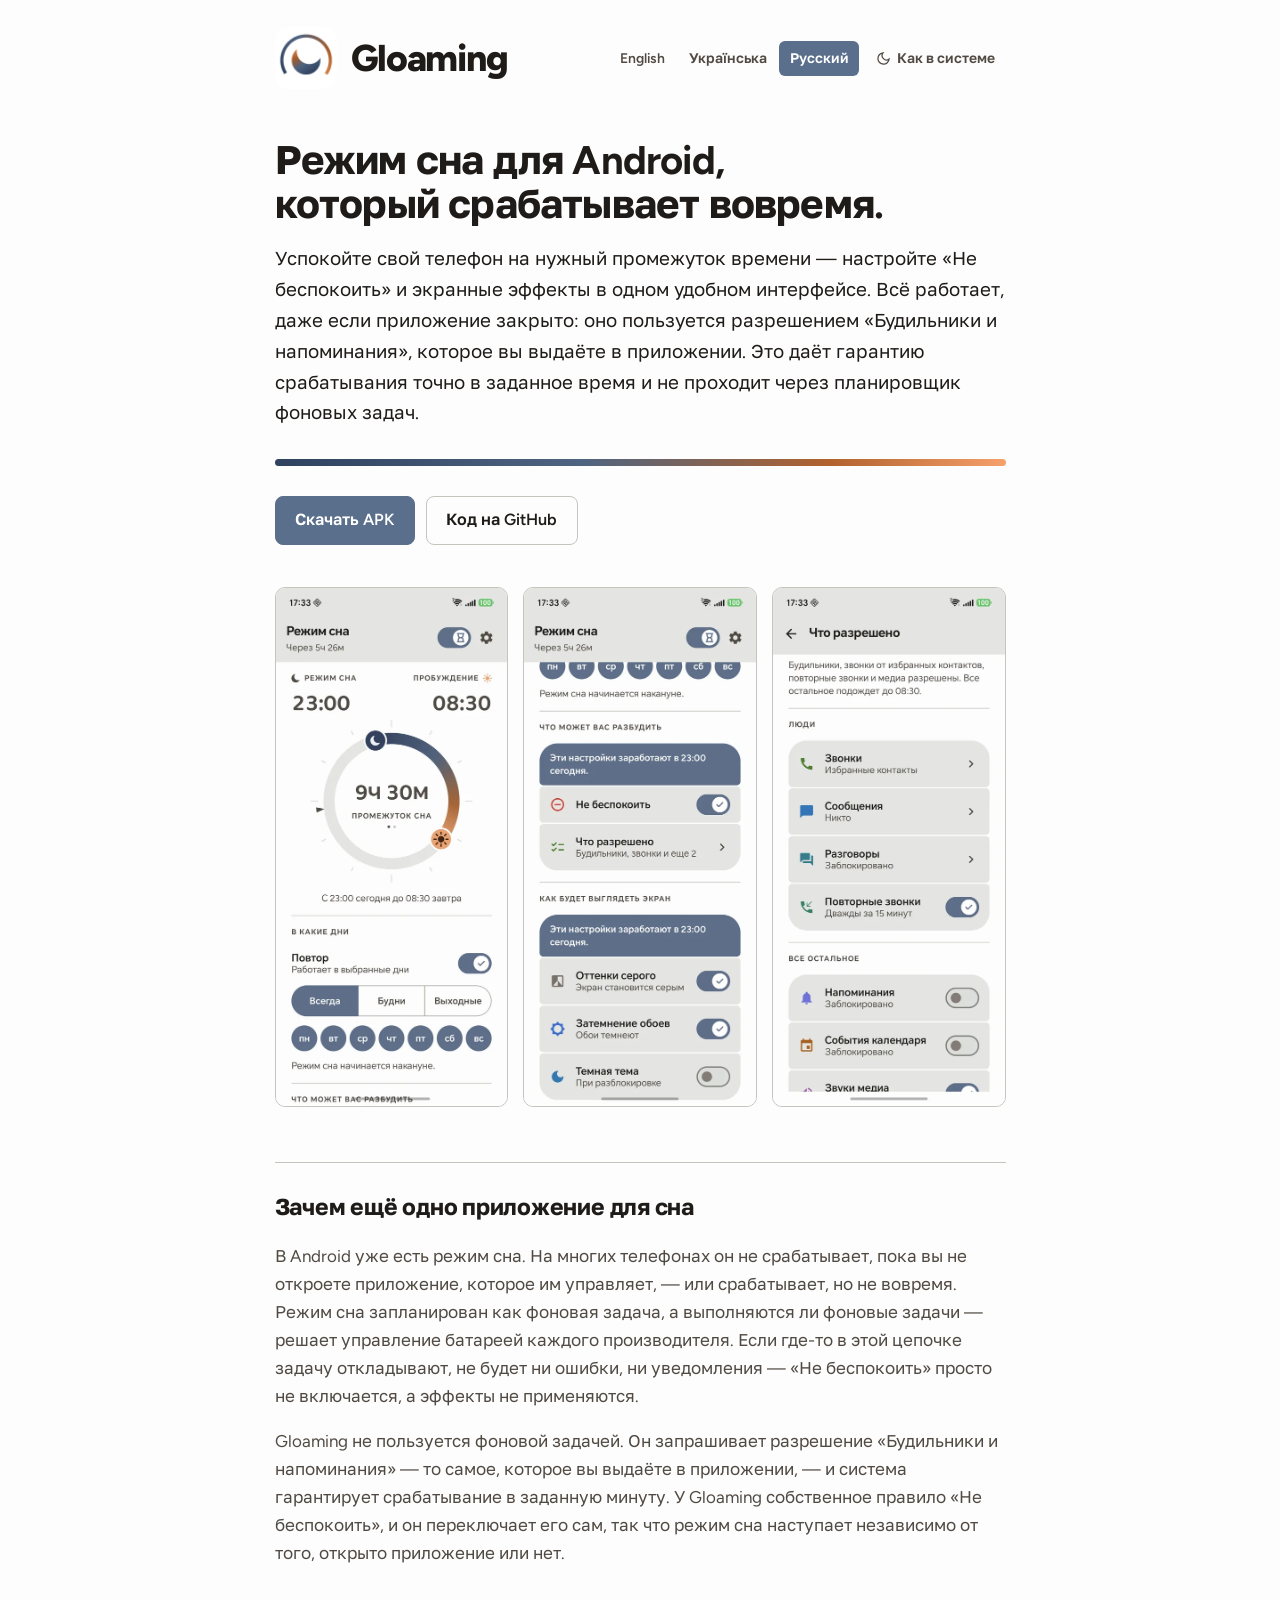
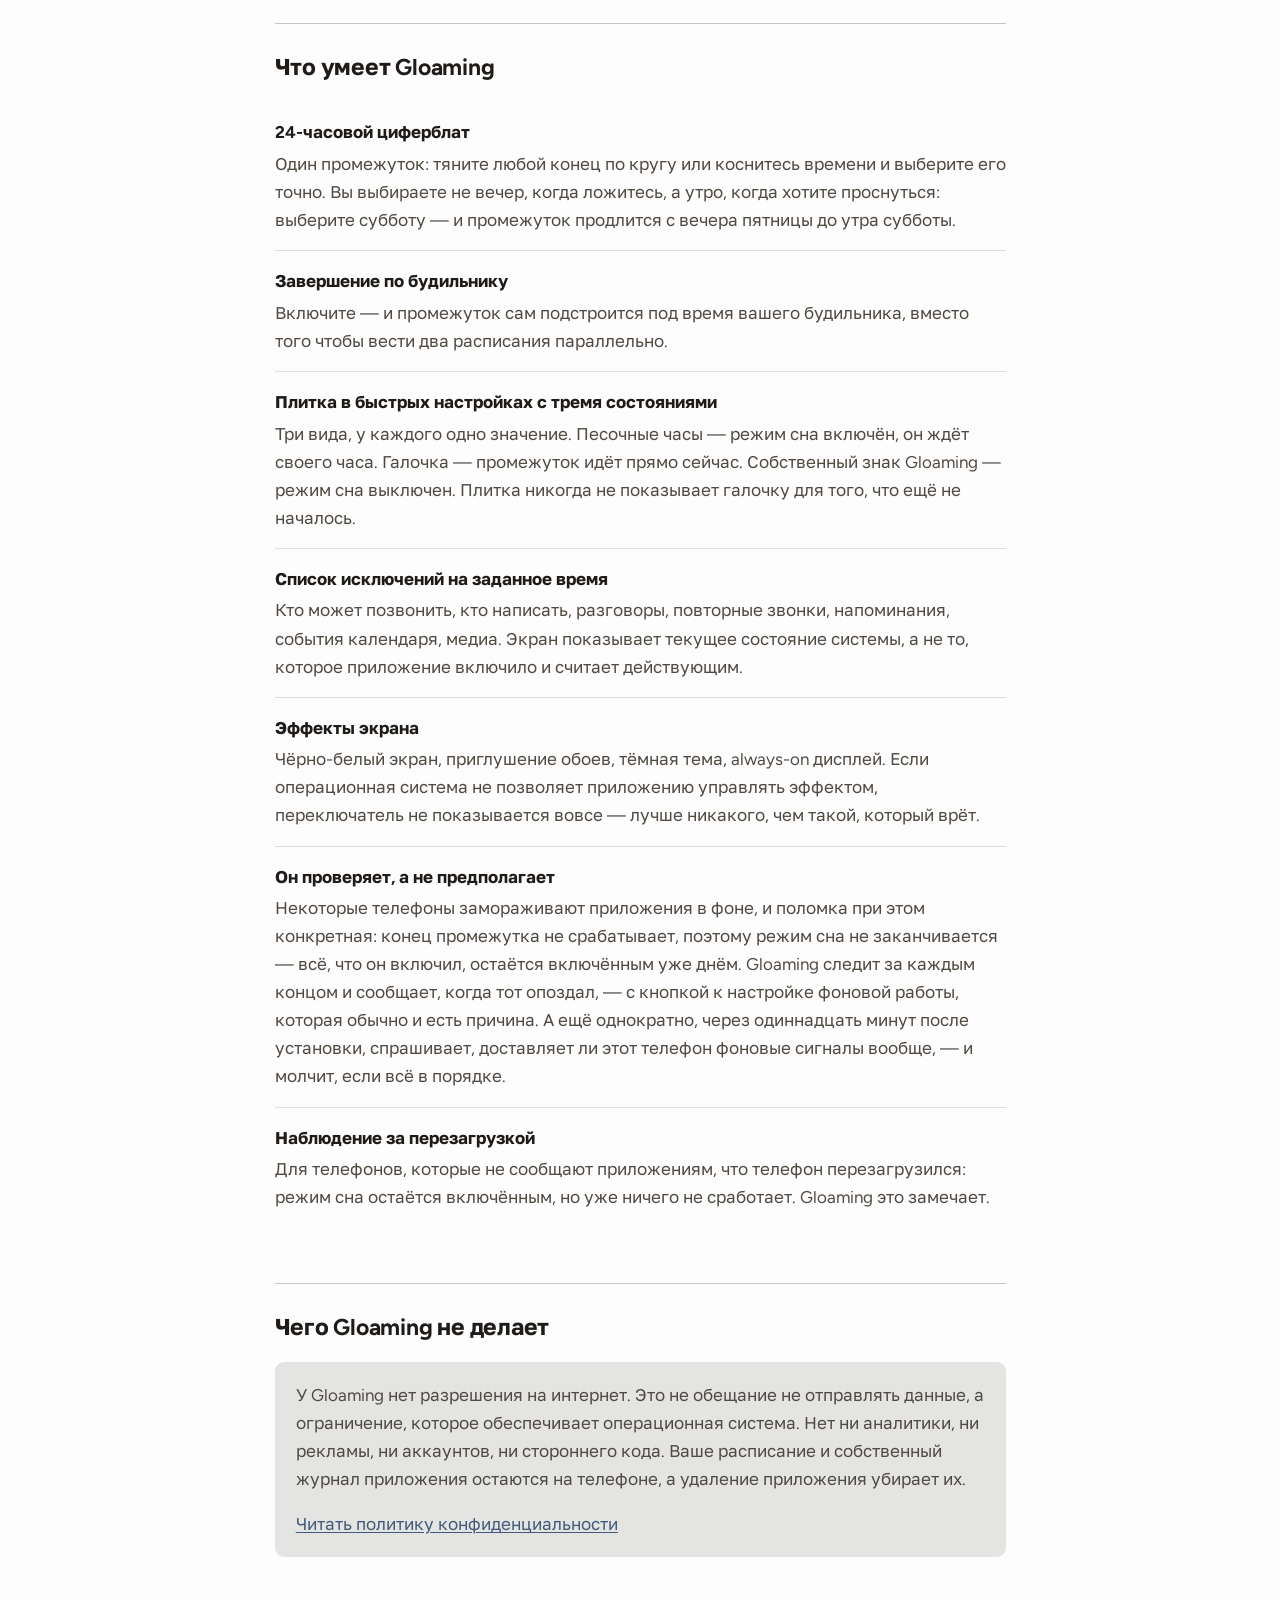
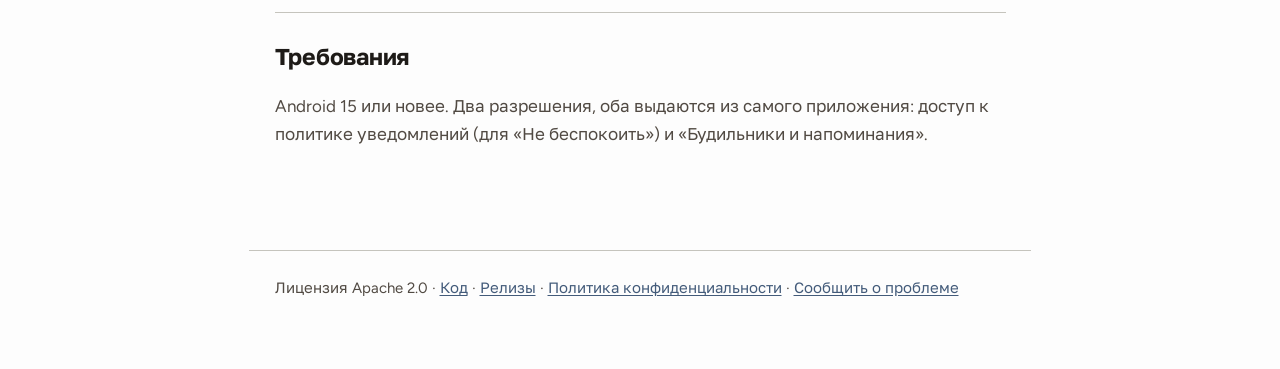
==== commit 9235e10d: "Name the Russian and Ukrainian taglines after the mode, not the app «Приложение для сна» / «Застосун" ====
--- a/docs/ru/index.html
+++ b/docs/ru/index.html
@@ -3,8 +3,8 @@
 <head>
 <meta charset="utf-8">
 <meta name="viewport" content="width=device-width, initial-scale=1">
-<title>Gloaming · Приложение для сна на Android, которое срабатывает вовремя.</title>
-<meta name="description" content="Приложение для сна на Android, которое срабатывает вовремя.">
+<title>Gloaming · Режим сна для Android, который срабатывает вовремя.</title>
+<meta name="description" content="Режим сна для Android, который срабатывает вовремя.">
 <link rel="icon" href="../icon.png">
 <link rel="preconnect" href="https://fonts.googleapis.com"><link rel="preconnect" href="https://fonts.gstatic.com" crossorigin><link rel="stylesheet" href="https://fonts.googleapis.com/css2?family=Figtree:wght@400;600;700&family=Golos+Text:wght@400;600;700&display=swap">
 <link rel="stylesheet" href="../gloaming.css">
@@ -27,7 +27,7 @@
 </header>
 <main>
   <div class="hero">
-    <h1>Приложение для сна на Android, которое срабатывает вовремя.</h1>
+    <h1>Режим сна для Android, который срабатывает вовремя.</h1>
     <p class="lead">Успокойте свой телефон на нужный промежуток времени — настройте «Не беспокоить» и экранные эффекты в одном удобном интерфейсе. Всё работает, даже если приложение закрыто: оно пользуется разрешением «Будильники и напоминания», которое вы выдаёте в приложении. Это даёт гарантию срабатывания точно в заданное время и не проходит через планировщик фоновых задач.</p>
     <div class="sweep"></div>
     <div class="cta">
--- a/docs/gloaming.css
+++ b/docs/gloaming.css
@@ -132,15 +132,37 @@
   .theme .theme-name { display: none; }
 }
 
+/* The masthead misses ONE ROW BY THREE PIXELS on the phone it was tested on.
+   The Honor is 1256px at density 560, so 359 CSS px, and mark + name + three
+   language buttons + the theme button came to 362 - the switcher dropped to a
+   line of its own, correct and ugly, for the sake of 3px. Everything here gives
+   back a little: the gap, the brand's floor, and the buttons' side padding,
+   which is where the room actually is - .55rem either side of three buttons is
+   53px of nothing. The horizontal PADDING is untouchable, because it is what
+   holds the bar on the text column's edges. */
+@media (max-width: 26rem) {
+  .bar { gap: .7rem; }
+  .bar-end { gap: .3rem; }
+  .langs a, .theme { padding: .3rem .42rem; }
+  .brand { font-size: 1.2rem; gap: .5rem; }
+  .brand img { width: 36px; height: 36px; }
+}
+
 /* ── layout ── */
 
 main { max-width: var(--wrap); margin: 0 auto; padding: 1.5rem 1.5rem 5rem; }
 section { margin-top: 3.25rem; }
 
+/* Smaller than it was - 2.7rem/2rem - and the floor is what matters. The root
+   is 17px, so the old 2rem floor drew the headline at 34px, and «конфиденциальности»
+   measures 369px there against a 311px column on a 359px phone: the Russian
+   privacy title ran off the screen. 1.6rem puts that word at 295px. break-word
+   is the backstop for a 320px screen, where no headline size that is still a
+   headline will fit it. */
 h1 {
-  font-size: clamp(2rem, 6vw, 2.7rem); font-weight: 700;
+  font-size: clamp(1.6rem, 6vw, 2.35rem); font-weight: 700;
   line-height: 1.12; letter-spacing: -.02em; margin: 0;
-  text-wrap: balance;
+  text-wrap: balance; overflow-wrap: break-word;
 }
 h2 {
   font-size: 1.35rem; font-weight: 700; letter-spacing: -.01em;
@@ -239,12 +261,26 @@
 .vnav svg { width: 22px; height: 22px; }
 .vnav:hover { background: rgba(255, 255, 255, .24); }
 .vnav:focus-visible { outline: 2px solid #fff; outline-offset: 3px; }
-.vnav.prev { left: clamp(.5rem, 4vw, 2.5rem); }
-.vnav.next { right: clamp(.5rem, 4vw, 2.5rem); }
+/* The picture is centred and rarely wider than 420px, so an arrow pinned to the
+   VIEWPORT edge sits half a screen away from the thing it pages through. The
+   script measures the image and sets --vnav-x to put them just off its edges;
+   the clamp is what they fall back to before that runs. One variable does both
+   sides, because a centred image has the same inset either way. */
+.vnav.prev { left: var(--vnav-x, clamp(.5rem, 4vw, 2.5rem)); }
+.vnav.next { right: var(--vnav-x, clamp(.5rem, 4vw, 2.5rem)); }
 .viewer.solo .vnav, .viewer.solo .vcount { display: none; }
+/* A PILL, not bare text. The counter is fixed and the picture scrolls under it
+   whenever the picture is taller than the window - which on a phone is always -
+   so "1 / 3" was landing on top of whatever the screenshot happened to say
+   there. Seen on the Honor: it sat across the app's own "Bedtime starts the day
+   before." Its own background is the only thing that makes it legible over an
+   image it cannot predict. */
 .vcount {
-  position: fixed; left: 0; right: 0; bottom: 1.1rem; margin: 0; z-index: 2;
-  text-align: center; color: rgba(255, 255, 255, .74);
+  position: fixed; left: 50%; transform: translateX(-50%); bottom: 1.1rem;
+  margin: 0; z-index: 2; width: max-content;
+  padding: .2rem .65rem; border-radius: 999px;
+  background: rgba(0, 0, 0, .62); backdrop-filter: blur(2px);
+  color: rgba(255, 255, 255, .92);
   font-size: .82rem; font-weight: 600; font-variant-numeric: tabular-nums;
 }
 
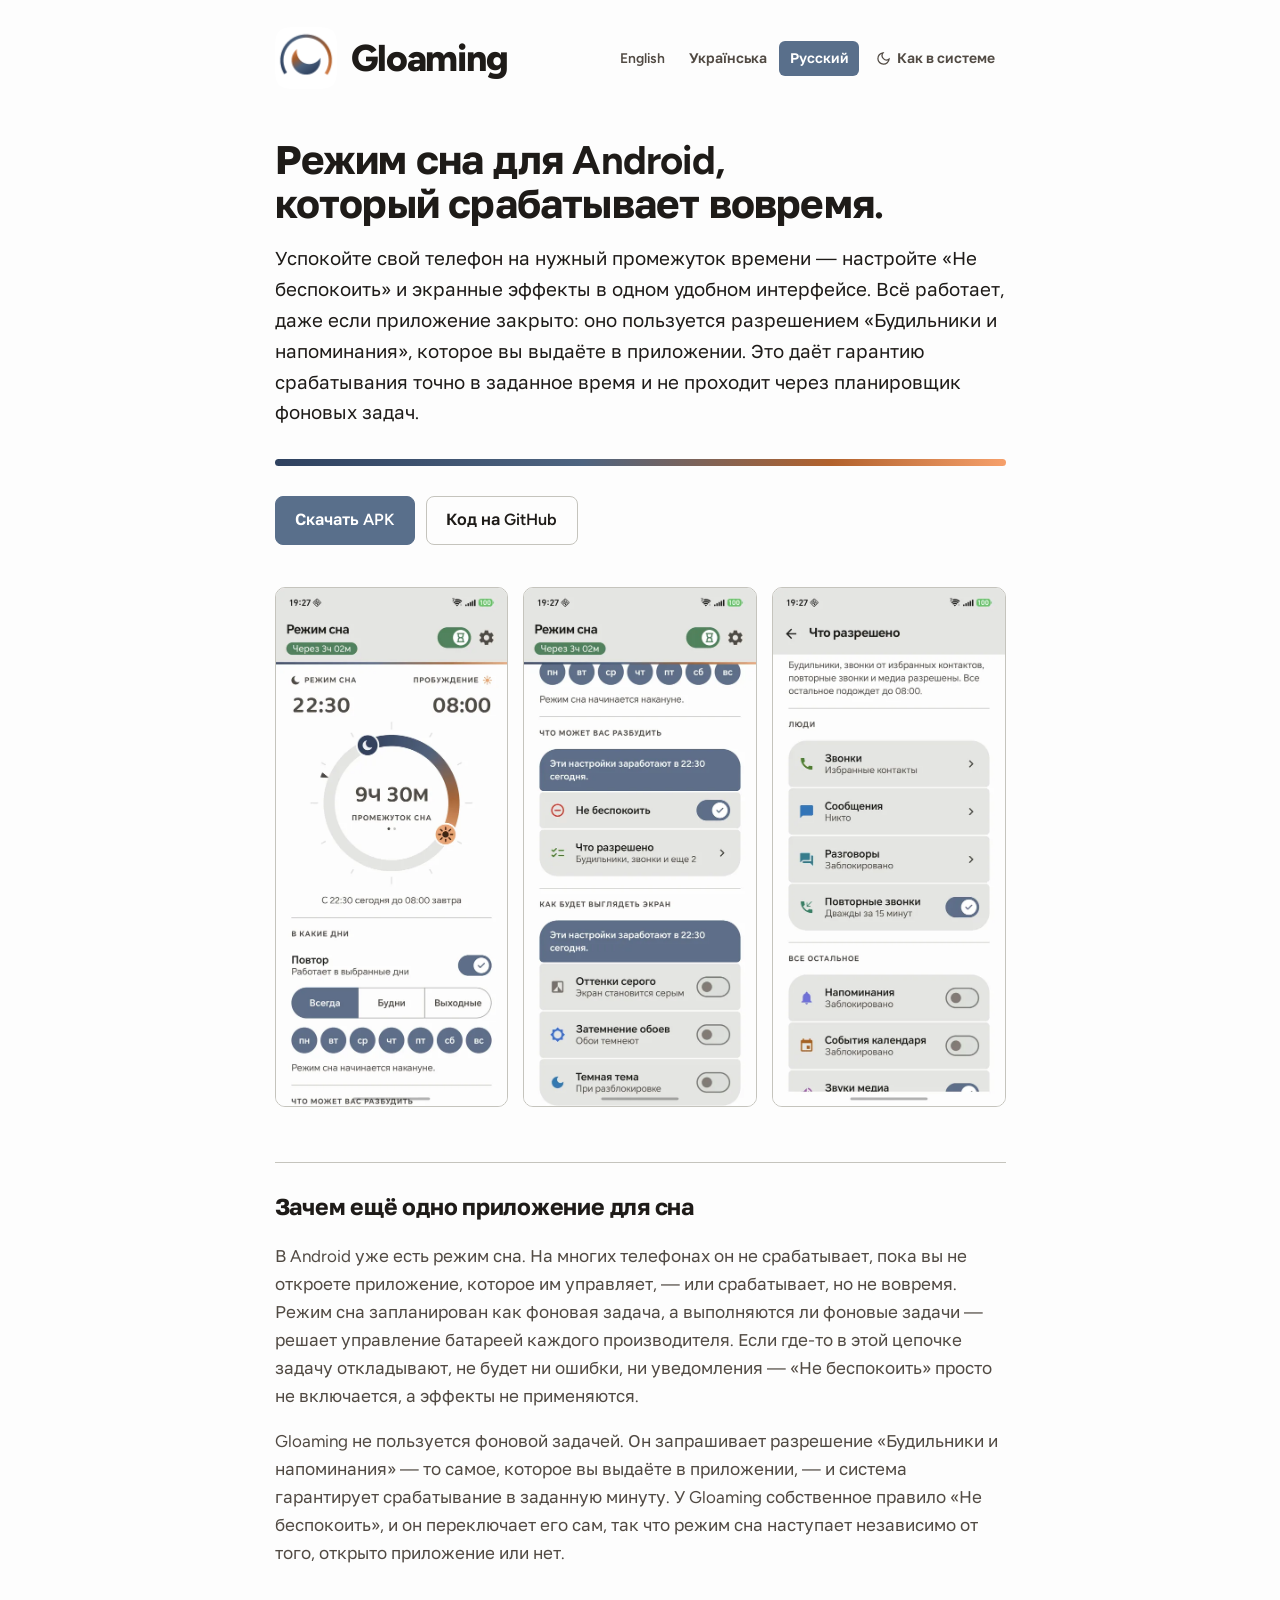
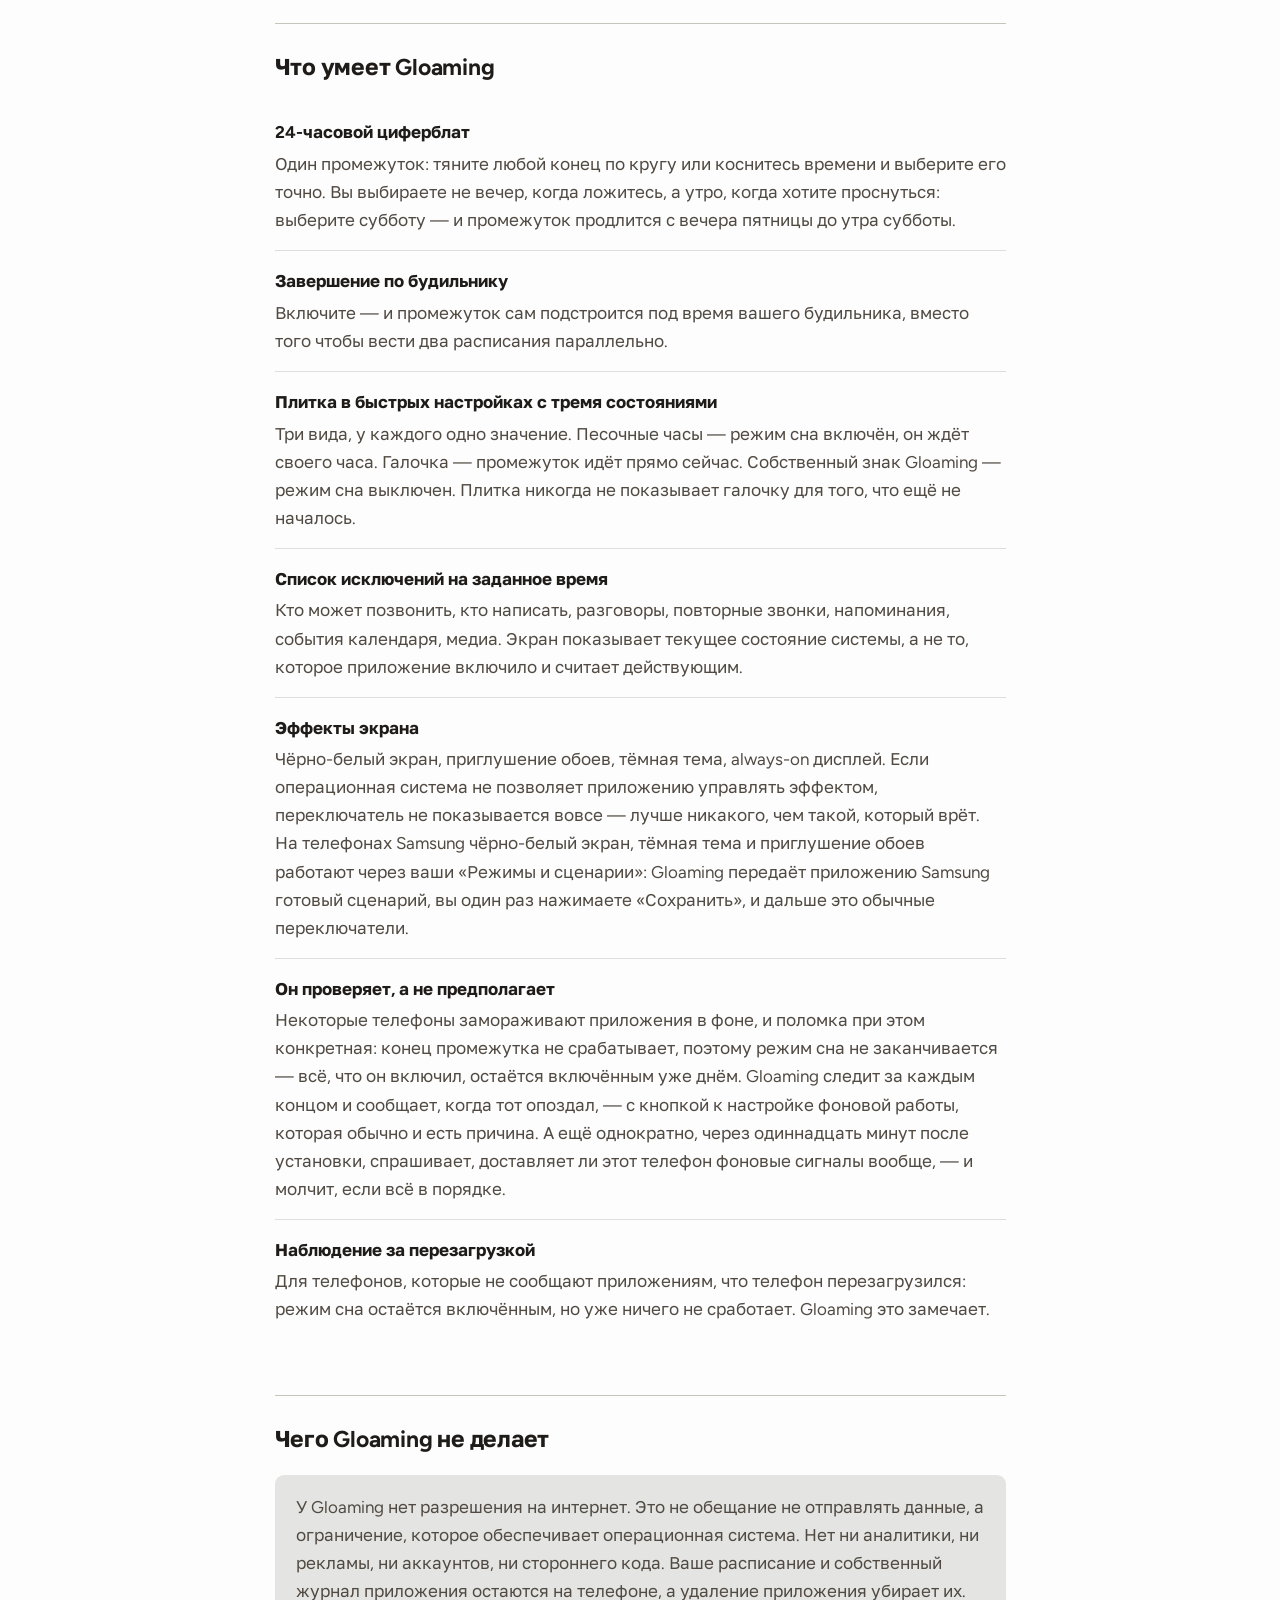
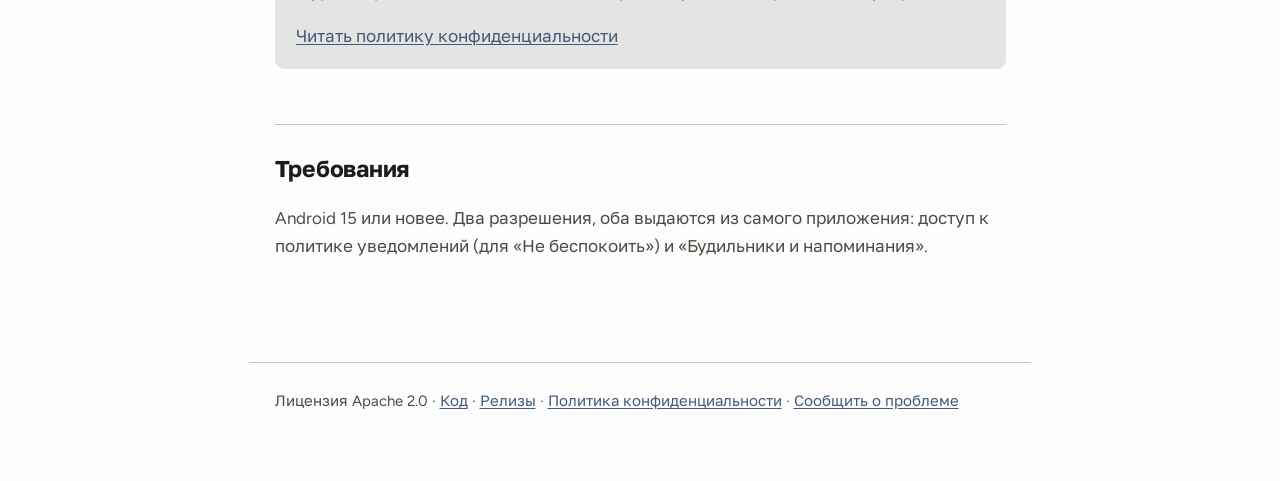
==== commit 6dd32f64: "Say on the listing and the site what a Galaxy gets now, and note 0.14 The screen-effects sentence in" ====
--- a/docs/ru/index.html
+++ b/docs/ru/index.html
@@ -58,7 +58,7 @@
     <div class="feat"><h3>Завершение по будильнику</h3><p>Включите — и промежуток сам подстроится под время вашего будильника, вместо того чтобы вести два расписания параллельно.</p></div>
     <div class="feat"><h3>Плитка в быстрых настройках с тремя состояниями</h3><p>Три вида, у каждого одно значение. Песочные часы — режим сна включён, он ждёт своего часа. Галочка — промежуток идёт прямо сейчас. Собственный знак Gloaming — режим сна выключен. Плитка никогда не показывает галочку для того, что ещё не началось.</p></div>
     <div class="feat"><h3>Список исключений на заданное время</h3><p>Кто может позвонить, кто написать, разговоры, повторные звонки, напоминания, события календаря, медиа. Экран показывает текущее состояние системы, а не то, которое приложение включило и считает действующим.</p></div>
-    <div class="feat"><h3>Эффекты экрана</h3><p>Чёрно-белый экран, приглушение обоев, тёмная тема, always-on дисплей. Если операционная система не позволяет приложению управлять эффектом, переключатель не показывается вовсе — лучше никакого, чем такой, который врёт.</p></div>
+    <div class="feat"><h3>Эффекты экрана</h3><p>Чёрно-белый экран, приглушение обоев, тёмная тема, always-on дисплей. Если операционная система не позволяет приложению управлять эффектом, переключатель не показывается вовсе — лучше никакого, чем такой, который врёт. На телефонах Samsung чёрно-белый экран, тёмная тема и приглушение обоев работают через ваши «Режимы и сценарии»: Gloaming передаёт приложению Samsung готовый сценарий, вы один раз нажимаете «Сохранить», и дальше это обычные переключатели.</p></div>
     <div class="feat"><h3>Он проверяет, а не предполагает</h3><p>Некоторые телефоны замораживают приложения в фоне, и поломка при этом конкретная: конец промежутка не срабатывает, поэтому режим сна не заканчивается — всё, что он включил, остаётся включённым уже днём. Gloaming следит за каждым концом и сообщает, когда тот опоздал, — с кнопкой к настройке фоновой работы, которая обычно и есть причина. А ещё однократно, через одиннадцать минут после установки, спрашивает, доставляет ли этот телефон фоновые сигналы вообще, — и молчит, если всё в порядке.</p></div>
     <div class="feat"><h3>Наблюдение за перезагрузкой</h3><p>Для телефонов, которые не сообщают приложениям, что телефон перезагрузился: режим сна остаётся включённым, но уже ничего не сработает. Gloaming это замечает.</p></div>
     </div>
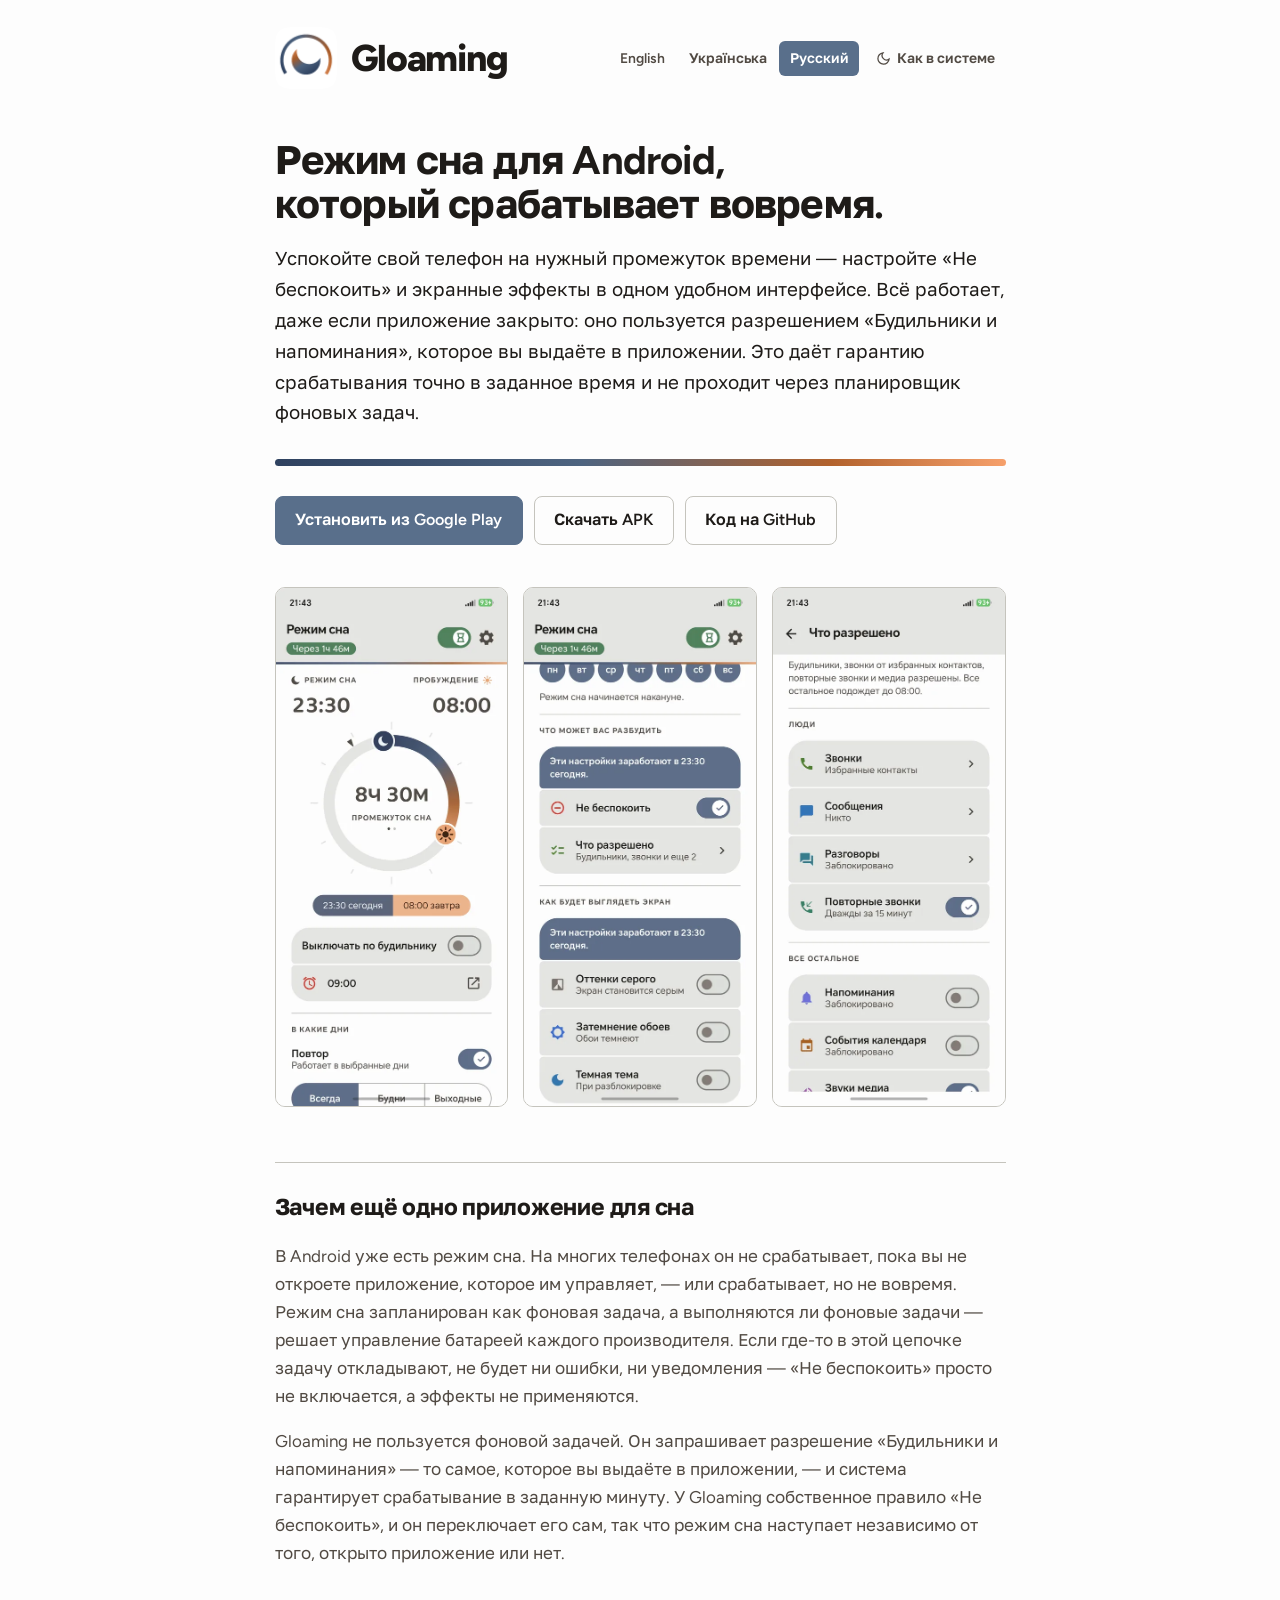
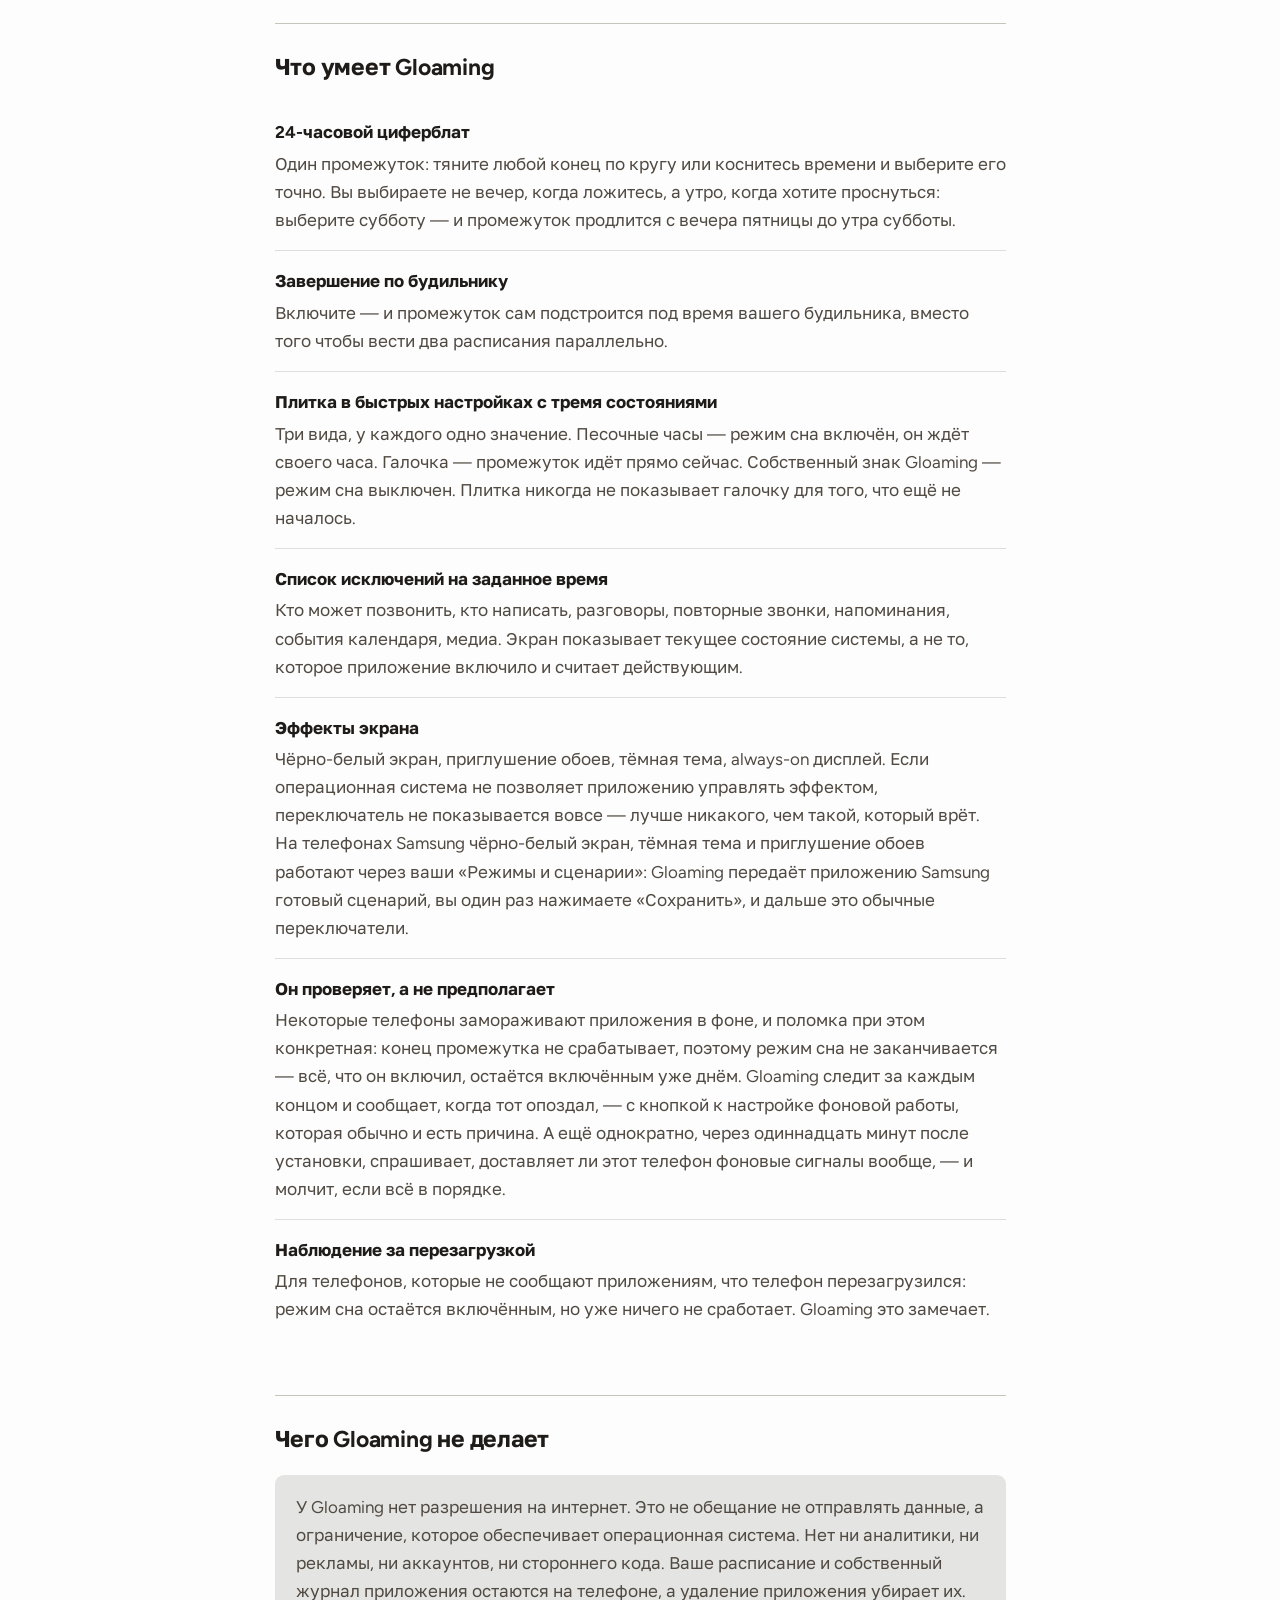
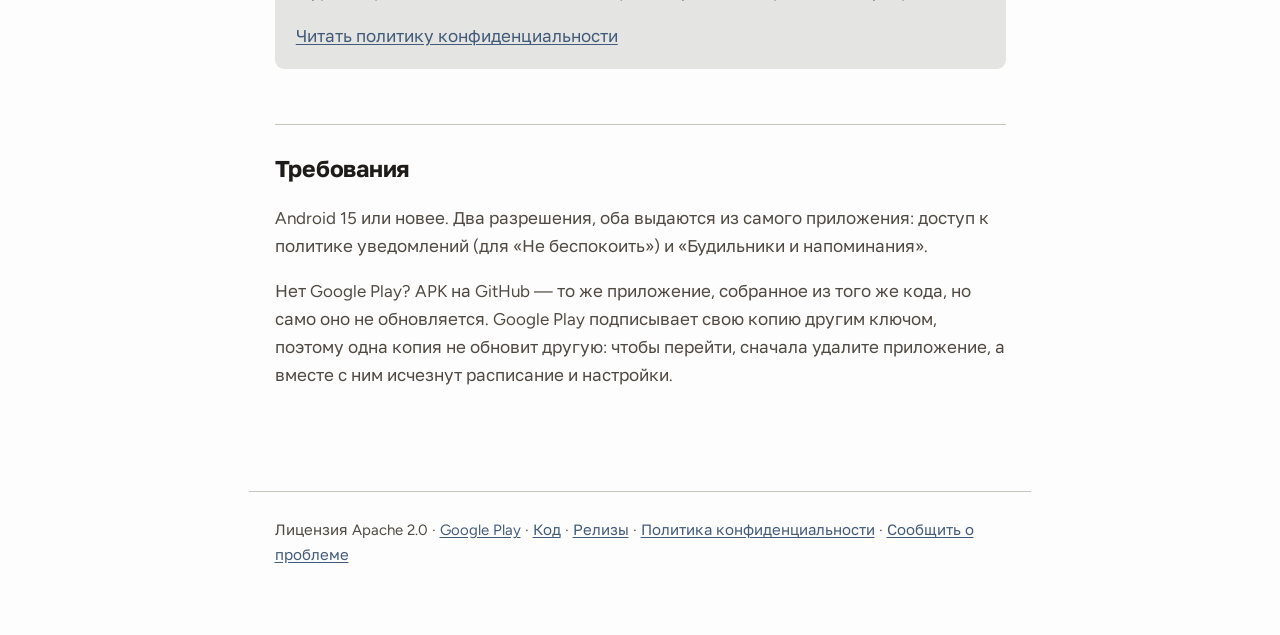
==== commit fd893e9b: "Point the site and README at Google Play, now that 1.0 is there Google Play becomes the first way in" ====
--- a/docs/ru/index.html
+++ b/docs/ru/index.html
@@ -31,7 +31,8 @@
     <p class="lead">Успокойте свой телефон на нужный промежуток времени — настройте «Не беспокоить» и экранные эффекты в одном удобном интерфейсе. Всё работает, даже если приложение закрыто: оно пользуется разрешением «Будильники и напоминания», которое вы выдаёте в приложении. Это даёт гарантию срабатывания точно в заданное время и не проходит через планировщик фоновых задач.</p>
     <div class="sweep"></div>
     <div class="cta">
-      <a class="btn" href="https://github.com/jemcik/Gloaming/releases">Скачать APK</a>
+      <a class="btn" href="https://play.google.com/store/apps/details?id=com.jemcik.gloaming&amp;hl=ru">Установить из Google Play</a>
+      <a class="btn ghost" href="https://github.com/jemcik/Gloaming/releases">Скачать APK</a>
       <a class="btn ghost" href="https://github.com/jemcik/Gloaming">Код на GitHub</a>
     </div>
   </div>
@@ -73,11 +74,13 @@
   <section>
     <h2>Требования</h2>
     <p>Android 15 или новее. Два разрешения, оба выдаются из самого приложения: доступ к политике уведомлений (для «Не беспокоить») и «Будильники и напоминания».</p>
+    <p>Нет Google Play? APK на GitHub — то же приложение, собранное из того же кода, но само оно не обновляется. Google Play подписывает свою копию другим ключом, поэтому одна копия не обновит другую: чтобы перейти, сначала удалите приложение, а вместе с ним исчезнут расписание и настройки.</p>
   </section>
 </main>
 
 <footer>
-  Лицензия Apache 2.0 · <a href="https://github.com/jemcik/Gloaming">Код</a> ·
+  Лицензия Apache 2.0 · <a href="https://play.google.com/store/apps/details?id=com.jemcik.gloaming&amp;hl=ru">Google Play</a> ·
+  <a href="https://github.com/jemcik/Gloaming">Код</a> ·
   <a href="https://github.com/jemcik/Gloaming/releases">Релизы</a> ·
   <a href="privacy-policy.html">Политика конфиденциальности</a> ·
   <a href="https://github.com/jemcik/Gloaming/issues">Сообщить о проблеме</a>
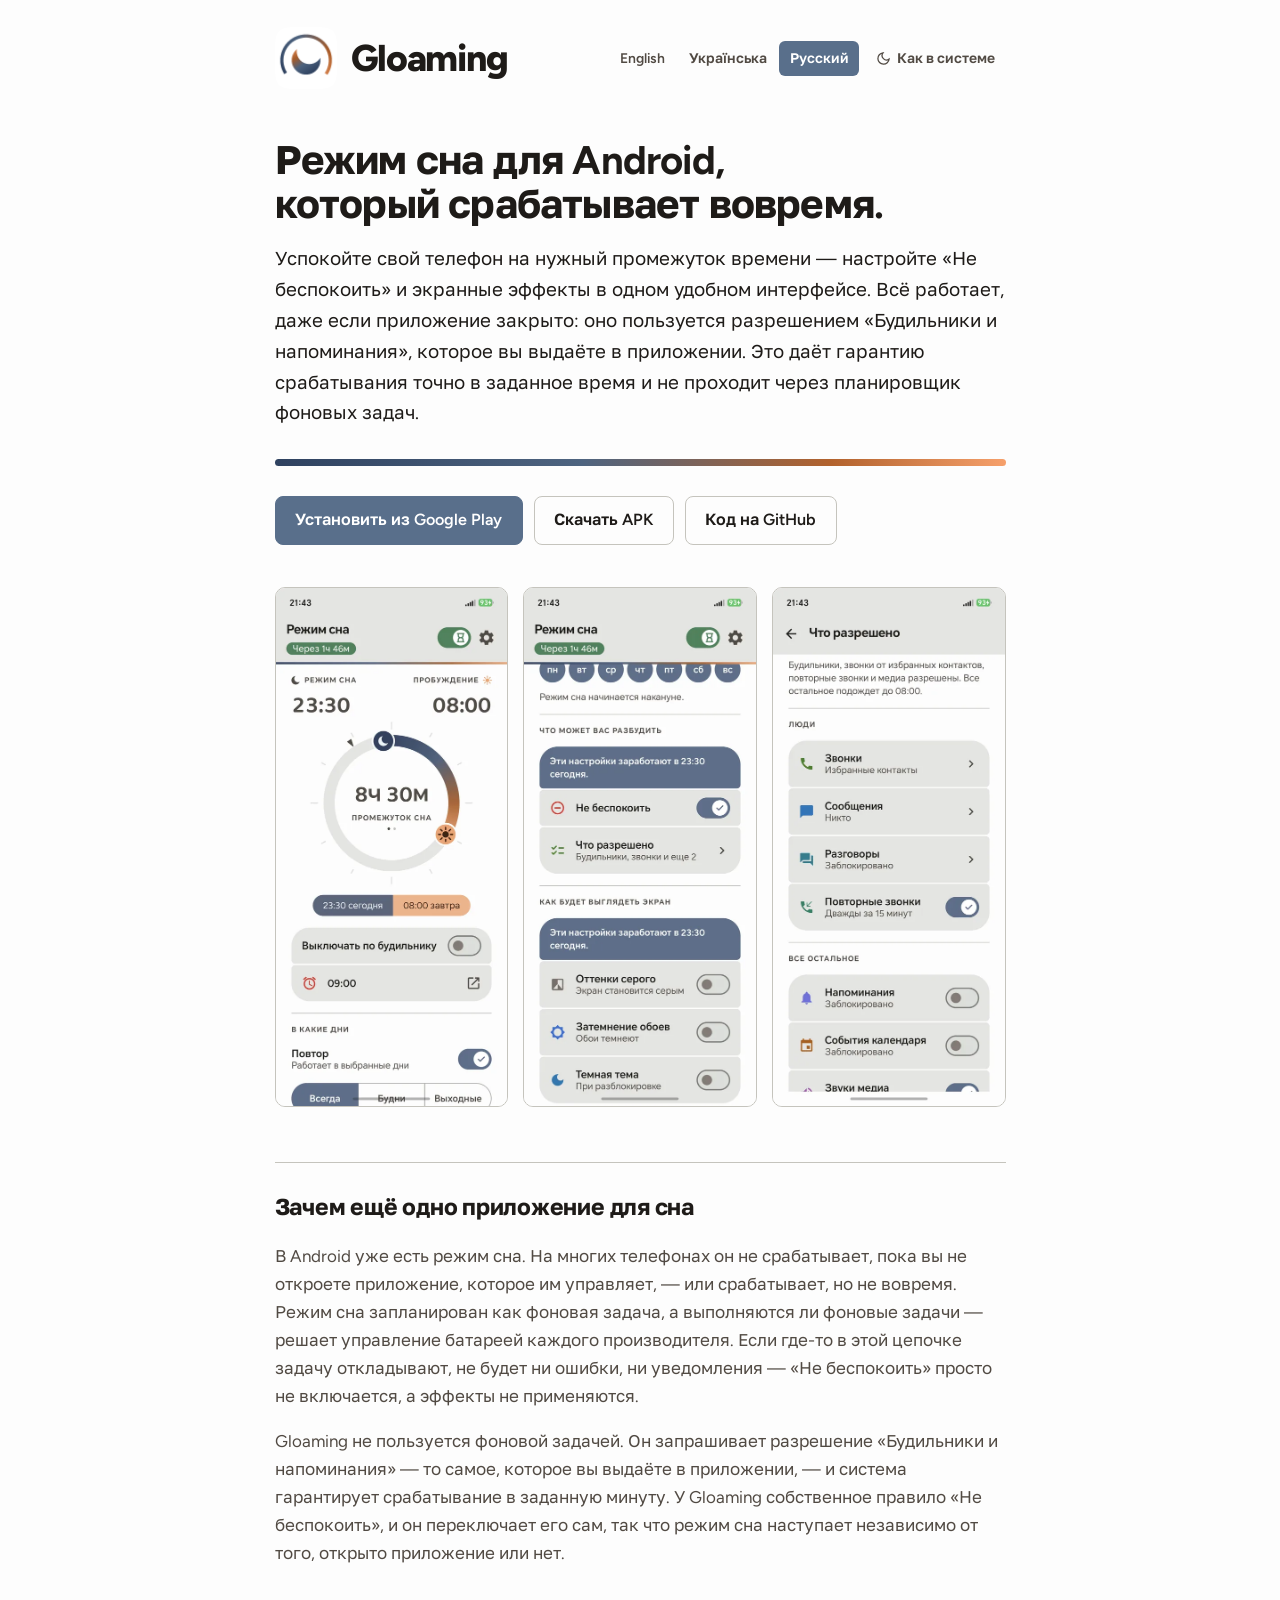
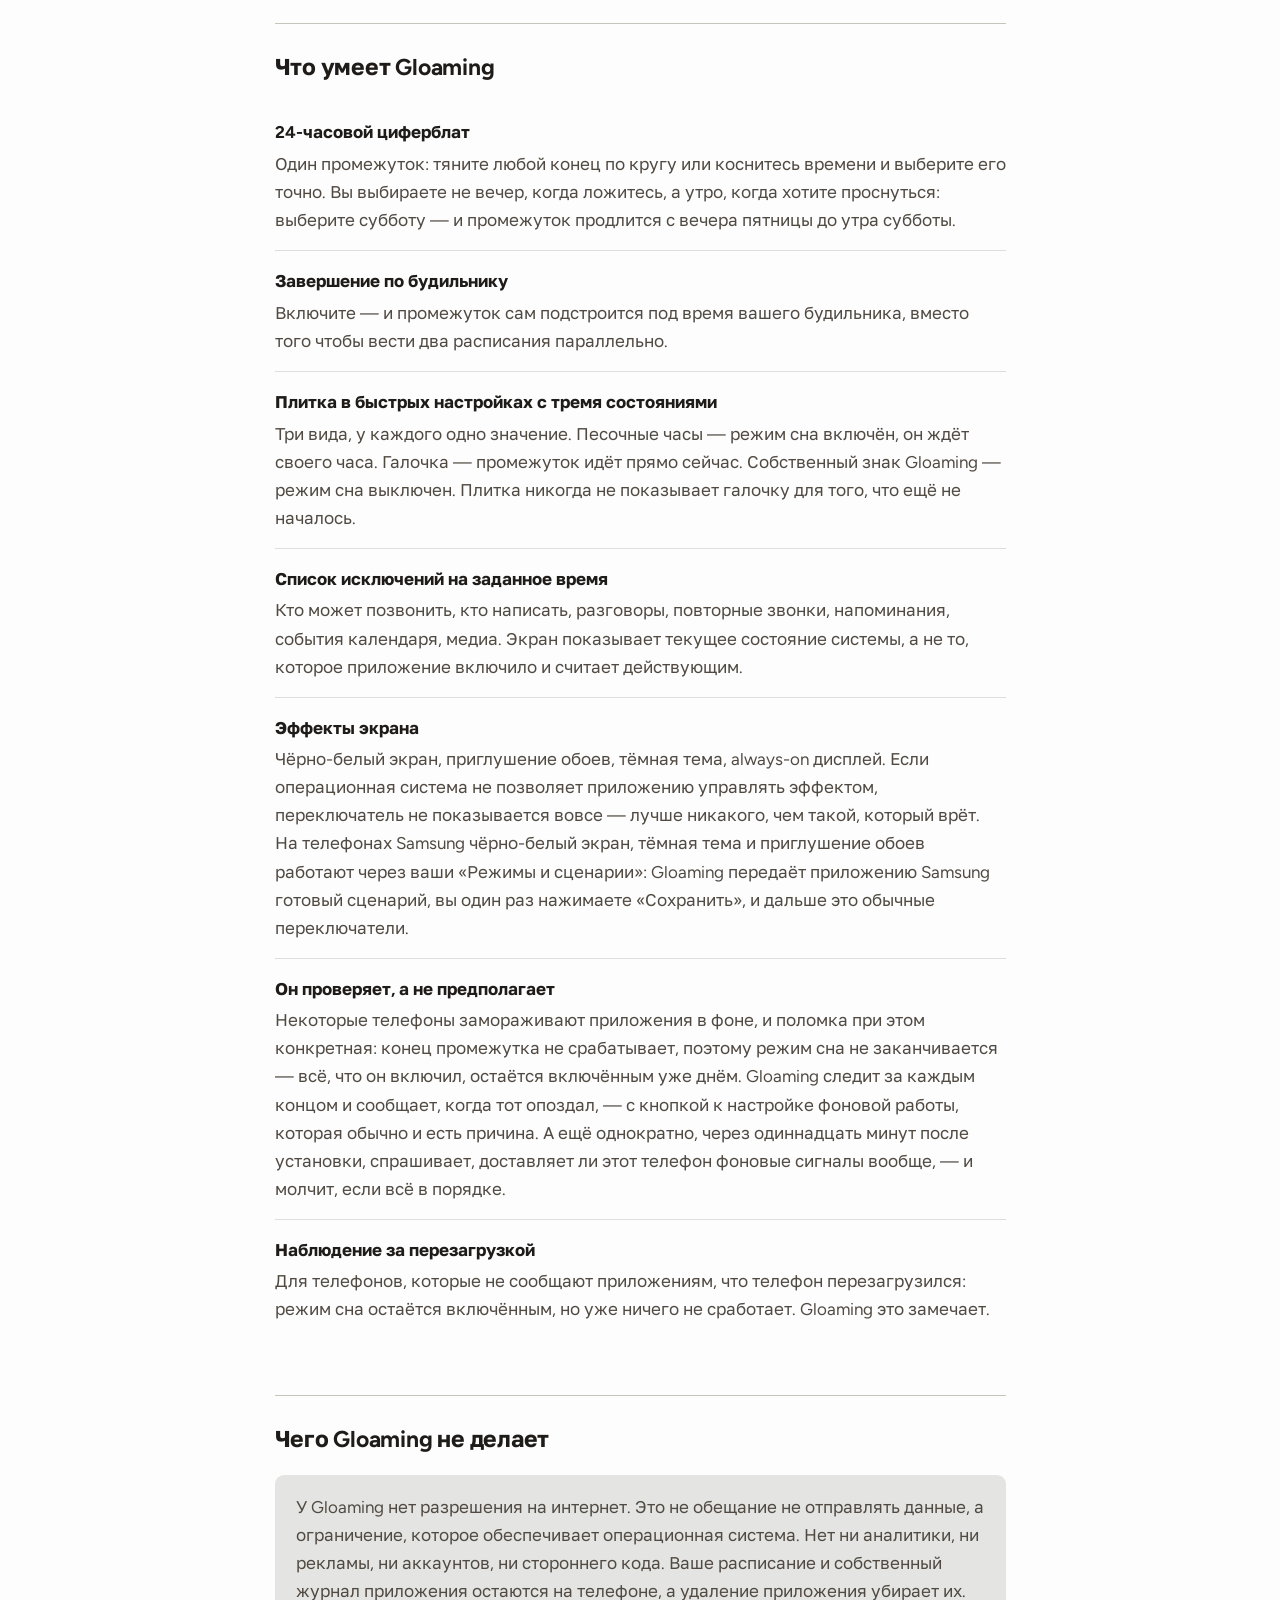
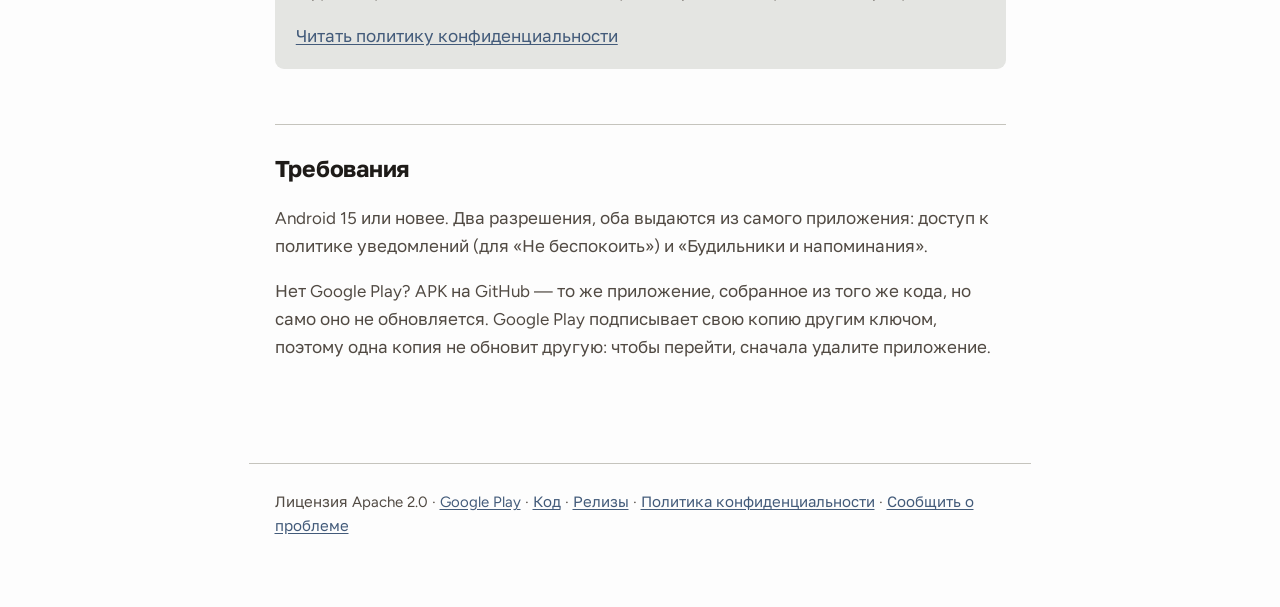
==== commit 267348aa: "Say only that switching means uninstalling Co-Authored-By: Claude Opus 5.5 <noreply@anthropic.com>" ====
--- a/docs/ru/index.html
+++ b/docs/ru/index.html
@@ -74,7 +74,7 @@
   <section>
     <h2>Требования</h2>
     <p>Android 15 или новее. Два разрешения, оба выдаются из самого приложения: доступ к политике уведомлений (для «Не беспокоить») и «Будильники и напоминания».</p>
-    <p>Нет Google Play? APK на GitHub — то же приложение, собранное из того же кода, но само оно не обновляется. Google Play подписывает свою копию другим ключом, поэтому одна копия не обновит другую: чтобы перейти, сначала удалите приложение, а вместе с ним исчезнут расписание и настройки.</p>
+    <p>Нет Google Play? APK на GitHub — то же приложение, собранное из того же кода, но само оно не обновляется. Google Play подписывает свою копию другим ключом, поэтому одна копия не обновит другую: чтобы перейти, сначала удалите приложение.</p>
   </section>
 </main>
 
